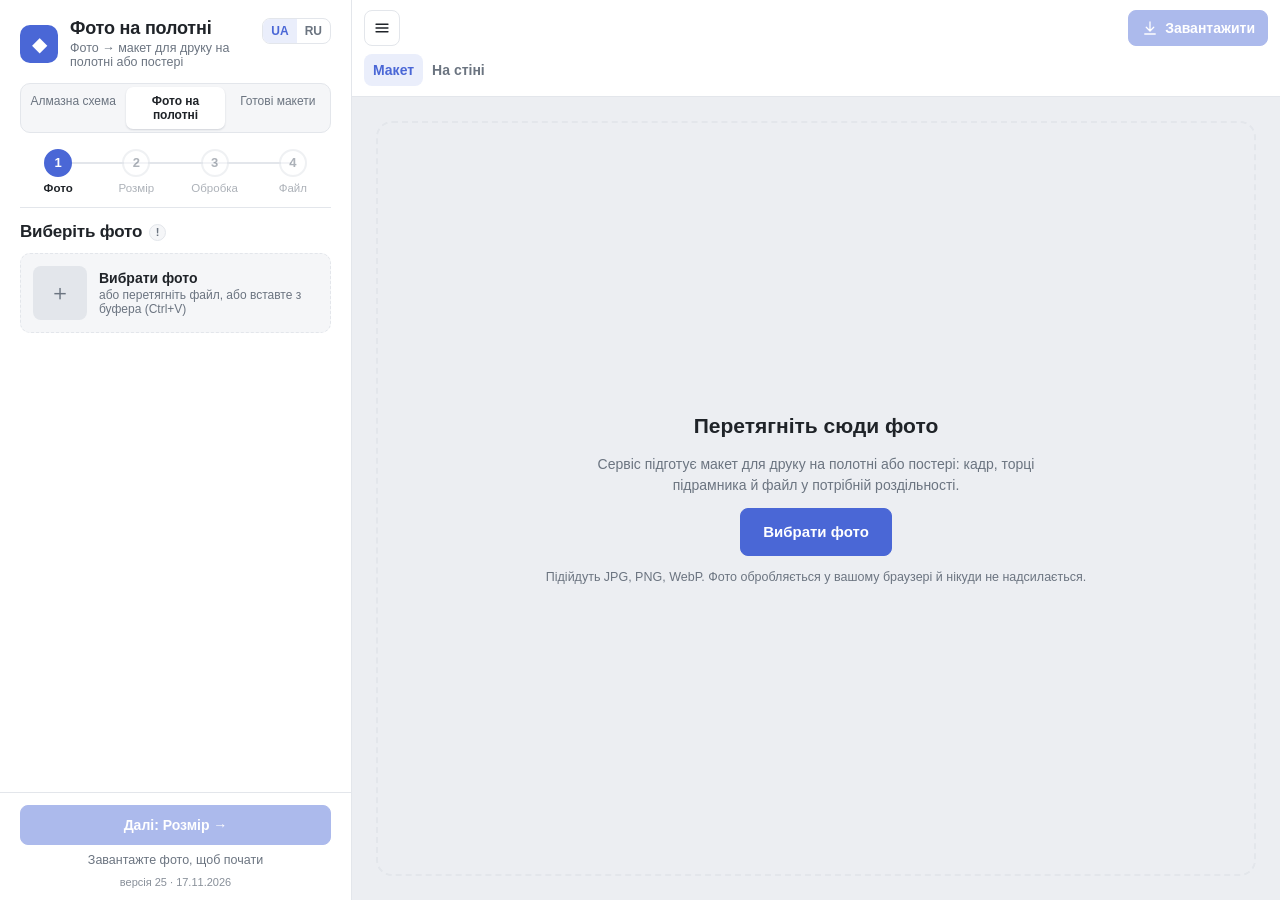
==== canvas.html @ e8d5567f "Версии 23–25: раздел «Готовые макеты», проверка на ошибки и ускорение - Новый раздел «Готовые макеты" ====
<!doctype html>
<html lang="ru">
<head>
  <meta charset="utf-8">
  <meta name="viewport" content="width=device-width, initial-scale=1, viewport-fit=cover">
  <meta http-equiv="Content-Security-Policy" content="default-src 'none'; script-src 'self'; style-src 'self'; img-src 'self' blob: data:; base-uri 'none'; form-action 'none'">
  <meta name="robots" content="noindex, nofollow">
  <meta name="referrer" content="no-referrer">
  <title>Фото на холсте</title>
  <link rel="icon" href="data:image/svg+xml,%3Csvg xmlns='http://www.w3.org/2000/svg' viewBox='0 0 32 32'%3E%3Crect width='32' height='32' rx='7' fill='%234a67d6'/%3E%3Cpath d='M16 6l9 10-9 10-9-10z' fill='%23fff'/%3E%3C/svg%3E">
  <link rel="stylesheet" href="css/style.css?v=25">
</head>
<body class="poster">
  <svg class="sprite" aria-hidden="true">
    <symbol id="i-menu" viewBox="0 0 24 24"><path d="M4 7h16M4 12h16M4 17h16"/></symbol>
    <symbol id="i-plus" viewBox="0 0 24 24"><path d="M12 5v14M5 12h14"/></symbol>
    <symbol id="i-minus" viewBox="0 0 24 24"><path d="M5 12h14"/></symbol>
    <symbol id="i-download" viewBox="0 0 24 24"><path d="M12 4v11M7 11l5 5 5-5M5 20h14"/></symbol>
    <symbol id="i-rot-l" viewBox="0 0 24 24"><path d="M4 5v5h5M5 10a8 8 0 1 1 2 7"/></symbol>
    <symbol id="i-rot-r" viewBox="0 0 24 24"><path d="M20 5v5h-5M19 10a8 8 0 1 0-2 7"/></symbol>
    <symbol id="i-flip-h" viewBox="0 0 24 24"><path d="M12 3v18M8 7l-5 5 5 5V7zM16 7l5 5-5 5V7z"/></symbol>
    <symbol id="i-flip-v" viewBox="0 0 24 24"><path d="M3 12h18M7 8l5-5 5 5H7zM7 16l5 5 5-5H7z"/></symbol>
    <symbol id="i-swap" viewBox="0 0 24 24"><path d="M7 4L3 8l4 4M3 8h14M17 12l4 4-4 4M21 16H7"/></symbol>
  </svg>

  <aside class="panel" id="panel">
    <header class="brand">
      <div class="brand-mark" aria-hidden="true">◆</div>
      <div>
        <h1>Фото на холсте</h1>
        <p>Фото → макет для печати на холсте или постере</p>
      </div>
      <div class="lang" role="group" aria-label="Язык">
        <button type="button" data-lang="uk" aria-pressed="false" title="Українська">UA</button>
        <button type="button" data-lang="ru" aria-pressed="false" title="Русский">RU</button>
      </div>
    </header>

    <nav class="sections three" aria-label="Разделы сервиса">
      <a href="index.html">Алмазная схема</a>
      <a href="canvas.html" aria-current="page">Фото на холсте</a>
      <a href="symbols.html">Готовые макеты</a>
    </nav>

    <nav class="stepper four" aria-label="Этапы работы">
      <button type="button" data-go="1" aria-current="step"><span>1</span>Фото</button>
      <button type="button" data-go="2" disabled><span>2</span>Размер</button>
      <button type="button" data-go="3" disabled><span>3</span>Обработка</button>
      <button type="button" data-go="4" disabled><span>4</span>Файл</button>
    </nav>

    <div class="steps" id="steps">
      <section class="step" data-step="1">
        <h2>Выберите фото</h2>
        <p class="lead">Фото заказчика, из которого получится картина или постер.</p>
        <input type="file" id="file" class="vh" accept="image/*" tabindex="-1" aria-hidden="true">
        <button type="button" class="drop" id="drop">
          <span class="drop-thumb" id="dropThumb" aria-hidden="true">＋</span>
          <span class="drop-text">
            <b id="dropTitle">Выбрать фото</b>
            <small id="dropHint">или перетащите файл, или вставьте из буфера (Ctrl+V)</small>
          </span>
        </button>
        <div class="image-tools" id="imageTools" hidden>
          <div class="row tight">
            <button type="button" class="icon" id="rotL" title="Повернуть влево" aria-label="Повернуть влево"><svg class="ic" aria-hidden="true"><use href="#i-rot-l"></use></svg></button>
            <button type="button" class="icon" id="rotR" title="Повернуть вправо" aria-label="Повернуть вправо"><svg class="ic" aria-hidden="true"><use href="#i-rot-r"></use></svg></button>
            <button type="button" class="icon" id="flipH" title="Отразить слева направо" aria-label="Отразить слева направо"><svg class="ic" aria-hidden="true"><use href="#i-flip-h"></use></svg></button>
            <button type="button" class="icon" id="flipV" title="Отразить сверху вниз" aria-label="Отразить сверху вниз"><svg class="ic" aria-hidden="true"><use href="#i-flip-v"></use></svg></button>
          </div>
        </div>
      </section>

      <section class="step" data-step="2" hidden>
        <h2>Размер и кадр</h2>
        <p class="lead">Размер готовой картины и то, какая часть фото в неё попадёт.</p>
        <label>Размер
          <select id="sizePreset">
            <optgroup label="Основные размеры">
              <option value="40x50" selected>50 × 40 см</option>
              <option value="40x60">60 × 40 см</option>
              <option value="50x70">70 × 50 см</option>
            </optgroup>
            <optgroup label="Другие размеры">
              <option value="20x30">30 × 20 см</option>
              <option value="30x40">40 × 30 см</option>
              <option value="30x50">50 × 30 см</option>
              <option value="50x80">80 × 50 см</option>
              <option value="60x80">80 × 60 см</option>
              <option value="50x90">90 × 50 см</option>
              <option value="60x90">90 × 60 см</option>
              <option value="70x90">90 × 70 см</option>
              <option value="70x100">100 × 70 см</option>
              <option value="80x100">100 × 80 см</option>
              <option value="80x120">120 × 80 см</option>
              <option value="custom">Свой размер</option>
            </optgroup>
          </select>
        </label>
        <div class="row">
          <label>Ширина, см <input type="number" id="wCm" min="5" max="300" step="1" value="50"></label>
          <button type="button" class="icon" id="swap" title="Повернуть холст" aria-label="Повернуть холст"><svg class="ic" aria-hidden="true"><use href="#i-swap"></use></svg></button>
          <label>Высота, см <input type="number" id="hCm" min="5" max="300" step="1" value="40"></label>
        </div>
        <label>Приблизить фото <output id="zoomOut">100%</output>
          <input type="range" id="zoom" min="100" max="400" value="100">
        </label>
        <p class="hint">Двигайте фото мышью или пальцем прямо на макете, чтобы выбрать кадр. Масштаб — этим ползунком или колесом мыши с Ctrl.</p>
        <label>Торцы подрамника, см
          <input type="number" id="wrap" min="0" max="10" step="0.5" value="4">
        </label>
        <p class="hint">Сколько сантиметров полотна уходит на боковые стороны подрамника при натяжке. Для постера без подрамника поставьте 0.</p>
        <label>Чем заполнить торцы
          <select id="wrapMode">
            <option value="mirror">Зеркальное отражение края</option>
            <option value="extend">Продолжение фото</option>
            <option value="color">Один цвет</option>
          </select>
        </label>
        <p class="hint">«Зеркало» сохраняет весь кадр на лицевой стороне. «Продолжение» загибает на торцы часть самого фото — важное у края окажется сбоку. «Один цвет» — ровная заливка.</p>
        <label class="inline" id="wrapColorRow" hidden>Цвет торцов <input type="color" id="wrapColor" value="#ffffff"></label>
      </section>

      <section class="step" data-step="3" hidden>
        <h2>Обработка</h2>
        <p class="lead">Свет, цвет и подпись. Этот шаг можно пропустить.</p>
        <label>Яркость <output id="brightnessOut">0</output>
          <input type="range" id="brightness" min="-50" max="50" value="0"></label>
        <label>Контраст <output id="contrastOut">0</output>
          <input type="range" id="contrast" min="-50" max="50" value="0"></label>
        <label>Насыщенность <output id="saturationOut">0</output>
          <input type="range" id="saturation" min="-100" max="100" value="0"></label>
        <label>Тон
          <select id="tone">
            <option value="color">Цветная</option>
            <option value="bw">Чёрно-белая</option>
            <option value="sepia">Сепия</option>
          </select>
        </label>
        <button type="button" class="link" id="resetAdjust">Сбросить обработку</button>
        <details>
          <summary>Подпись на картине</summary>
          <label>Текст
            <textarea id="caption" rows="2" maxlength="200" placeholder="Наша родина · літо 2026"></textarea>
          </label>
          <div class="row">
            <label>Место
              <select id="captionPos">
                <option value="bottom">Внизу</option>
                <option value="top">Вверху</option>
                <option value="center">По центру</option>
              </select>
            </label>
            <label class="inline">Цвет <input type="color" id="captionColor" value="#ffffff"></label>
          </div>
          <label>Размер подписи <output id="captionSizeOut">6</output>
            <input type="range" id="captionSize" min="2" max="16" value="6"></label>
        </details>
      </section>

      <section class="step" data-step="4" hidden>
        <h2>Файл для печати</h2>
        <p class="lead">Готовый макет одним файлом, с торцами и в нужном разрешении.</p>
        <label>Номер заказа или название
          <input type="text" id="order" maxlength="60" placeholder="1234">
        </label>
        <p class="hint">Станет именем файла, например «1234 60x40.jpg».</p>
        <label>Цвет файла
          <select id="colorMode">
            <option value="cmyk">CMYK — для типографии</option>
            <option value="rgb">RGB — для цифровой печати</option>
          </select>
        </label>
        <p class="hint">CMYK — как в файлах для типографии (мелованная бумага, FOGRA39). RGB берут, если печатник просит обычный JPEG.</p>
        <p class="stats" id="fileInfo"></p>
      </section>
    </div>

    <footer class="actions">
      <div class="quality" id="quality" hidden></div>
      <div class="nav">
        <button type="button" id="stepBack" hidden>← Назад</button>
        <button type="button" class="primary" id="stepNext" disabled>Далее →</button>
        <button type="button" class="primary" id="save" disabled hidden><svg class="ic" aria-hidden="true"><use href="#i-download"></use></svg><span>Скачать файл для печати</span></button>
      </div>
      <p class="status" id="status" role="status" aria-live="polite">Загрузите фото, чтобы начать</p>
      <p class="foot"><span id="version"></span></p>
    </footer>
  </aside>

  <main>
    <nav class="toolbar">
      <button type="button" class="icon" id="panelToggle" aria-pressed="true" title="Скрыть или показать настройки" aria-label="Скрыть или показать настройки"><svg class="ic" aria-hidden="true"><use href="#i-menu"></use></svg></button>
      <div class="tablist" role="tablist" aria-label="Что показать">
        <button role="tab" data-tab="layout" aria-selected="true">Макет</button>
        <button role="tab" data-tab="wall" aria-selected="false">На стене</button>
      </div>
      <div class="tools">
        <button type="button" class="toggle" id="saveTop" aria-pressed="true" disabled title="Скачать файл для печати"><svg class="ic" aria-hidden="true"><use href="#i-download"></use></svg><span>Скачать</span></button>
      </div>
    </nav>
    <div class="stage" id="stage">
      <div class="empty" id="empty">
        <h3>Перетащите сюда фото</h3>
        <p>Сервис подготовит макет для печати на холсте или постере: кадр, торцы подрамника и файл в нужном разрешении.</p>
        <button type="button" class="primary" id="emptyPick">Выбрать фото</button>
        <small>Подойдут JPG, PNG, WebP. Фото обрабатывается в вашем браузере и никуда не отправляется.</small>
      </div>
      <div class="holder" id="holder" hidden></div>
    </div>
  </main>

  <div class="tip" id="tip" role="tooltip" hidden></div>

  <script src="js/i18n.js?v=25"></script>
  <script src="js/files.js?v=25"></script>
  <script src="js/engine.js?v=25"></script>
  <script src="js/canvas-app.js?v=25"></script>
</body>
</html>
---- css/style.css ----
:root {
  --bg: #f4f5f7;
  --panel: #ffffff;
  --ink: #1f2328;
  --muted: #6b7480;
  --line: #e3e6eb;
  --field: #f5f6f8;
  --accent: #4a67d6;
  --accent-ink: #ffffff;
  --accent-soft: #eaeefb;
  --stage: #eceef2;
  --danger: #c2413a;
  --ok: #2c8a57;
  --shadow: 0 4px 22px rgba(25, 35, 60, 0.14);
  --radius: 10px;
  font-family: -apple-system, BlinkMacSystemFont, "Segoe UI", Roboto, Arial, sans-serif;
  font-size: 14px;
  color: var(--ink);
  color-scheme: light dark;
}

@media (prefers-color-scheme: dark) {
  :root {
    --bg: #15171c;
    --panel: #1b1e24;
    --ink: #e6e8ec;
    --muted: #8f98a5;
    --line: #2a2f38;
    --field: #22262e;
    --accent: #8499f2;
    --accent-ink: #10131f;
    --accent-soft: #262d49;
    --stage: #111318;
    --danger: #f08379;
    --ok: #63c98f;
    --shadow: 0 4px 22px rgba(0, 0, 0, 0.5);
  }
}

* { box-sizing: border-box; }
[hidden] { display: none !important; }
/* поля выбора файла: невидимы, но остаются «живыми» для старых iPad и iPhone */
.vh { position: absolute; width: 1px; height: 1px; opacity: 0; pointer-events: none; overflow: hidden; }

html, body { height: 100%; margin: 0; }
body {
  display: grid;
  grid-template-columns: 352px minmax(0, 1fr);
  grid-template-areas: "panel main";
  background: var(--bg);
}
body.with-colors {
  grid-template-columns: 352px minmax(0, 1fr) 292px;
  grid-template-areas: "panel main colors";
}
/* панель настроек можно убрать, чтобы схема заняла всё окно */
body.hide-panel { grid-template-columns: minmax(0, 1fr); grid-template-areas: "main"; }
body.hide-panel.with-colors { grid-template-columns: minmax(0, 1fr) 292px; grid-template-areas: "main colors"; }
body.hide-panel .panel { display: none; }

/* ---------- панель настроек ---------- */
.panel {
  grid-area: panel;
  height: 100vh; height: 100dvh;
  overflow-y: auto;
  background: var(--panel);
  border-right: 1px solid var(--line);
  padding: 18px 20px 0;
  display: flex;
  flex-direction: column;
}

.brand { display: flex; align-items: center; gap: 12px; padding-bottom: 14px; }
.brand-mark {
  width: 38px; height: 38px; border-radius: 10px; flex: none; display: grid; place-items: center;
  background: var(--accent); color: var(--accent-ink); font-size: 20px;
}
.brand h1 { margin: 0; font-size: 18px; letter-spacing: -0.01em; }
.brand p { margin: 2px 0 0; color: var(--muted); font-size: 12.5px; }
.brand > div:nth-child(2) { flex: 1; min-width: 0; }
.lang { display: flex; flex: none; border: 1px solid var(--line); border-radius: 8px; overflow: hidden; align-self: flex-start; }
.lang button { border: 0; border-radius: 0; padding: 5px 8px; font-size: 12px; font-weight: 600; color: var(--muted); background: none; }
.lang button[aria-pressed="true"] { background: var(--accent-soft); color: var(--accent); }

/* разделы сервиса: мозаика и фото на холсте */
.sections { display: flex; gap: 4px; padding: 3px; margin-bottom: 12px; background: var(--field); border: 1px solid var(--line); border-radius: 10px; }
.sections a { flex: 1; text-align: center; padding: 7px 6px; border-radius: 7px; font-size: 13px; color: var(--muted); text-decoration: none; }
.sections a:hover { color: var(--ink); }
.sections a[aria-current="page"] { background: var(--panel); color: var(--ink); font-weight: 600; box-shadow: 0 1px 2px rgba(20, 30, 60, 0.16); }
.sections.three a { font-size: 12px; padding: 7px 4px; }
.stepper.four { grid-template-columns: repeat(4, 1fr); }
/* готовые макеты: список значков и подсветка */
.sym-rows { list-style: none; margin: 0; padding: 0; display: flex; flex-direction: column; gap: 4px; max-height: 46vh; overflow-y: auto; }
.sym-rows li { display: flex; align-items: center; gap: 4px; }
.sym-row { flex: 1; min-width: 0; display: flex; align-items: center; gap: 10px; padding: 5px 8px; text-align: left; }
.sym-row[aria-pressed="true"] { border-color: var(--accent); background: var(--accent-soft); }
.row-thumb { flex: none; display: flex; align-items: center; height: 34px; background: #fff; border-radius: 5px; padding: 0 3px; overflow: hidden; max-width: 150px; }
.row-thumb img { height: 34px; display: block; }
.row-info { flex: 1; min-width: 0; display: flex; flex-direction: column; font-size: 12.5px; }
.row-info b { font-weight: 600; font-variant-numeric: tabular-nums; }
.warn-text { color: #c07a00; }
.row-target { flex: none; font-size: 18px; font-weight: 700; color: var(--muted); min-width: 34px; text-align: right; font-family: Arial, "Segoe UI Symbol", "Apple Symbols", "Arial Unicode MS", sans-serif; }
.row-target.set { color: var(--accent); }
.holder canvas.overlay { pointer-events: none; background: none; box-shadow: none; }
body.ready-layouts .stage { cursor: grab; }
#symWarn { color: #c07a00; font-weight: 600; display: flex; align-items: center; gap: 8px; }
#symWarn[hidden] { display: none; }
#symWarn img { height: 30px; border-radius: 4px; background: #fff; }
.stepper.four::before { left: 12.5%; right: 12.5%; }
.actions .quality { margin-bottom: 8px; }
.quality { font-size: 12.5px; line-height: 1.4; padding: 8px 10px; border-radius: 8px; background: var(--field); border: 1px solid var(--line); color: var(--ok); }
.quality.warn { color: var(--ink); border-color: #d9a520; }
.quality.bad { color: var(--danger); border-color: var(--danger); font-weight: 600; }
body.poster .stage.pannable .holder canvas { cursor: grab; }
body.poster .tools button > .ic + span { display: inline; } /* единственная кнопка — подпись оставляем и на телефоне */
body.poster .stage.panning .holder canvas { cursor: grabbing; }

/* этапы: наверху пять кнопок, под ними — настройки только выбранного этапа */
.stepper { display: grid; grid-template-columns: repeat(5, 1fr); gap: 2px; padding: 4px 0 12px; position: relative; }
.stepper::before { content: ""; position: absolute; left: 10%; right: 10%; top: 17px; height: 2px; background: var(--line); }
.stepper button {
  position: relative; border: 0; background: none; padding: 0 2px; display: flex; flex-direction: column; align-items: center; gap: 5px;
  font-size: 11.5px; color: var(--muted); line-height: 1.1;
}
.stepper button span {
  width: 28px; height: 28px; border-radius: 50%; display: grid; place-items: center; font-size: 13px; font-weight: 700;
  background: var(--panel); border: 2px solid var(--line); color: var(--muted);
}
.stepper button.done span { border-color: var(--accent); color: var(--accent); background: var(--accent-soft); }
.stepper button[aria-current="step"] { color: var(--ink); font-weight: 600; }
.stepper button[aria-current="step"] span { background: var(--accent); border-color: var(--accent); color: var(--accent-ink); }
.stepper button:hover:not(:disabled) span { border-color: var(--accent); }
.stepper button:disabled { opacity: 0.55; }

.steps { flex: 1; }
.step { padding: 14px 0 18px; border-top: 1px solid var(--line); display: flex; flex-direction: column; gap: 11px; }
.step h2 { margin: 0; font-size: 17px; letter-spacing: -0.01em; }
.lead { margin: -6px 0 2px; font-size: 13px; color: var(--muted); line-height: 1.4; }
.how { margin: 0; padding: 0; list-style: none; display: flex; flex-direction: column; gap: 6px; font-size: 13px; line-height: 1.4; }
.how li { background: var(--field); border: 1px solid var(--line); border-radius: 8px; padding: 8px 10px; }
button.wide { width: 100%; padding: 10px; font-weight: 600; }
/* иконки: один набор, тонкая линия, цвет текста кнопки */
.sprite { position: absolute; width: 0; height: 0; overflow: hidden; }
.sprite symbol { fill: none; stroke: currentColor; stroke-width: 1.7; stroke-linecap: round; stroke-linejoin: round; }
.ic { width: 18px; height: 18px; flex: none; display: block; pointer-events: none; fill: none; stroke: currentColor; stroke-width: 1.7; stroke-linecap: round; stroke-linejoin: round; }
button:has(> .ic) { display: inline-flex; align-items: center; justify-content: center; gap: 6px; }
.color-x .ic { width: 14px; height: 14px; }

/* подсказка: «!» рядом с названием, текст появляется при наведении или нажатии */
.info {
  width: 17px; height: 17px; padding: 0; flex: none; border-radius: 50%; border: 1px solid var(--line);
  background: var(--field); color: var(--muted); font-size: 11px; font-weight: 700; line-height: 1; cursor: help;
  display: inline-grid; place-items: center; vertical-align: middle;
}
.info:hover, .info:focus-visible, .info[aria-expanded="true"] { background: var(--accent); border-color: var(--accent); color: var(--accent-ink); }
.with-info { display: inline-flex; align-items: center; gap: 7px; }
h2 > .info, h3 > .info, summary > .info { margin-left: 7px; }
.tip {
  position: fixed; z-index: 50; max-width: 280px; padding: 9px 11px; border-radius: 8px; font-size: 12.5px; line-height: 1.45;
  background: var(--ink); color: var(--panel); box-shadow: var(--shadow); pointer-events: none;
}

.recent h3 { margin: 4px 0 6px; font-size: 12px; color: var(--muted); font-weight: 600; }
.recent-list { display: grid; grid-template-columns: repeat(4, 1fr); gap: 6px; }
.recent-item { position: relative; padding: 0; border-radius: 8px; overflow: hidden; aspect-ratio: 1; background: var(--field) center / cover no-repeat; }
.recent-item span { position: absolute; left: 0; right: 0; bottom: 0; padding: 2px 4px; font-size: 10px; background: rgba(0, 0, 0, 0.55); color: #fff; overflow: hidden; text-overflow: ellipsis; white-space: nowrap; }

label { display: flex; flex-direction: column; gap: 5px; font-size: 13px; color: var(--muted); position: relative; }
label output { position: absolute; right: 0; top: 0; color: var(--ink); font-weight: 600; font-variant-numeric: tabular-nums; }
label.check { flex-direction: row; align-items: center; gap: 8px; color: var(--ink); cursor: pointer; }
label.check input { width: 16px; height: 16px; margin: 0; flex: none; accent-color: var(--accent); }
.hint { margin: -4px 0 0; font-size: 12px; color: var(--muted); line-height: 1.4; }

input[type="text"], input[type="number"], input[type="search"], select, textarea {
  font: inherit; color: var(--ink); background: var(--field); border: 1px solid var(--line);
  border-radius: 8px; padding: 8px 10px; width: 100%; min-width: 0;
}
textarea { resize: vertical; }
input:focus-visible, select:focus-visible, textarea:focus-visible, button:focus-visible, summary:focus-visible {
  outline: 2px solid var(--accent); outline-offset: 1px;
}
input[type="range"] { width: 100%; accent-color: var(--accent); margin: 2px 0; }

.row { display: flex; gap: 8px; align-items: flex-end; }
.row label { flex: 1; min-width: 0; }
.row.tight { gap: 6px; align-items: center; }
.row.tight select { flex: 1; min-width: 0; }

button {
  font: inherit; cursor: pointer; border-radius: 8px; border: 1px solid var(--line);
  background: var(--panel); color: var(--ink); padding: 8px 12px;
}
button:disabled { opacity: 0.45; cursor: default; }
button:hover:not(:disabled) { border-color: var(--accent); }
button.icon { width: 36px; height: 36px; padding: 0; font-size: 18px; flex: none; line-height: 1; }
button.link { border: 0; background: none; color: var(--accent); padding: 0; font-size: 13px; text-align: left; }
button.link:hover { text-decoration: underline; }
button.primary {
  background: var(--accent); border-color: var(--accent); color: var(--accent-ink);
  font-weight: 600; padding: 12px; width: 100%; font-size: 15px;
}
button.primary:hover:not(:disabled) { filter: brightness(1.08); }

/* выбор картинки */
.drop {
  display: flex; align-items: center; gap: 12px; width: 100%; text-align: left;
  border: 1.5px dashed var(--line); border-radius: var(--radius); padding: 12px; background: var(--field);
}
.drop.over { border-color: var(--accent); background: var(--accent-soft); }
.drop-thumb {
  width: 54px; height: 54px; border-radius: 8px; flex: none; background: var(--line) center / cover no-repeat;
  display: grid; place-items: center; color: var(--muted); font-size: 22px;
}
.drop-text { display: flex; flex-direction: column; gap: 2px; min-width: 0; }
.drop-text b { font-size: 14px; overflow: hidden; text-overflow: ellipsis; white-space: nowrap; }
.drop-text small { font-size: 12px; color: var(--muted); }

.crop { display: flex; flex-direction: column; gap: 6px; align-items: center; }
.crop canvas { border-radius: 8px; cursor: grab; touch-action: none; max-width: 100%; }
.crop canvas:active { cursor: grabbing; }
.crop .hint { margin: 0; align-self: stretch; }

.seg { display: flex; background: var(--field); border: 1px solid var(--line); border-radius: 8px; padding: 3px; gap: 3px; }
.seg label { flex: 1; }
.seg input { position: absolute; opacity: 0; pointer-events: none; }
.seg span { text-align: center; padding: 7px 4px; border-radius: 6px; cursor: pointer; font-size: 13px; color: var(--muted); }
.seg input:checked + span { background: var(--panel); color: var(--ink); font-weight: 600; box-shadow: 0 1px 2px rgba(20, 30, 60, 0.18); }
.seg input:focus-visible + span { outline: 2px solid var(--accent); }

.stats { margin: 0; font-size: 13px; font-variant-numeric: tabular-nums; }

.card { border: 1px solid var(--line); border-radius: 8px; padding: 10px; display: flex; flex-direction: column; gap: 8px; background: var(--field); }
.card-info { display: flex; flex-direction: column; gap: 2px; min-width: 0; }
.card-info b { font-size: 13px; overflow: hidden; text-overflow: ellipsis; white-space: nowrap; }
.card-info small { font-size: 12px; color: var(--muted); }
.card-actions { display: flex; flex-wrap: wrap; gap: 6px 14px; align-items: center; }
.card-actions > button:not(.link) { padding: 6px 10px; font-size: 13px; }

details { border: 1px solid var(--line); border-radius: 8px; padding: 8px 10px; }
details[open] { display: flex; flex-direction: column; gap: 10px; }
summary { cursor: pointer; font-size: 13px; }

.actions {
  position: sticky; bottom: 0; margin: auto -20px 0; padding: 12px 20px 12px;
  background: var(--panel); border-top: 1px solid var(--line);
}
.nav { display: flex; gap: 8px; }
.nav button { padding: 11px 12px; font-size: 14px; }
.nav button.primary { flex: 1; width: auto; }
.nav #stepBack { flex: none; }
.status { margin: 8px 0 0; font-size: 12.5px; color: var(--muted); min-height: 17px; text-align: center; }
.status.error { color: var(--danger); font-weight: 600; }
.status.ok { color: var(--ok); }
.foot { margin: 6px 0 0; display: flex; flex-wrap: wrap; justify-content: space-between; align-items: baseline; gap: 2px 10px; font-size: 11px; color: var(--muted); }
.foot button.link { white-space: nowrap; }
.foot #version { flex-basis: 100%; text-align: center; opacity: 0.8; }
.foot button.link { font-size: 12.5px; }

/* ---------- область просмотра ---------- */
main { grid-area: main; min-width: 0; height: 100vh; height: 100dvh; display: flex; flex-direction: column; }

.toolbar > #panelToggle[aria-pressed="false"] { background: var(--accent-soft); border-color: var(--accent); color: var(--accent); }
.toolbar .tablist { flex: 1; }
.toolbar {
  display: flex; justify-content: space-between; align-items: center; gap: 8px 8px; flex-wrap: wrap;
  padding: 10px 12px; background: var(--panel); border-bottom: 1px solid var(--line);
}
.tablist { display: flex; gap: 0; flex-wrap: wrap; }
.tablist button { border: 0; background: none; color: var(--muted); padding: 8px 9px; font-weight: 600; }
.tablist button[aria-selected="true"] { background: var(--accent-soft); color: var(--accent); }
.tools { display: flex; gap: 6px; align-items: center; }
button.zoom-label { min-width: 54px; height: 36px; padding: 0 6px; text-align: center; font-variant-numeric: tabular-nums; color: var(--muted); font-size: 13px; }

.stage { flex: 1; min-height: 0; overflow: auto; background: var(--stage); position: relative; }
.stage.pannable { cursor: grab; }
.stage.panning { cursor: grabbing; user-select: none; }
.holder { min-width: 100%; min-height: 100%; display: grid; place-items: center; padding: 20px; width: max-content; }
.holder > * { grid-area: 1 / 1; }
.holder canvas { display: block; background: #fff; box-shadow: var(--shadow); }
.holder canvas.ghost { opacity: 0.5; pointer-events: none; background: none; box-shadow: none; }

.empty {
  position: absolute; inset: 24px; border: 2px dashed var(--line); border-radius: 16px;
  display: flex; flex-direction: column; align-items: center; justify-content: center; gap: 12px;
  text-align: center; color: var(--muted); padding: 24px; line-height: 1.5;
}
.empty.over { border-color: var(--accent); background: var(--accent-soft); }
.empty h3 { color: var(--ink); font-size: 21px; margin: 0; }
.empty p { margin: 0; max-width: 440px; }
.empty .primary { width: auto; padding: 12px 22px; }
.empty small { font-size: 12.5px; }

/* ---------- список цветов ---------- */
.colors {
  grid-area: colors; height: 100vh; height: 100dvh; overflow-y: auto; background: var(--panel);
  border-left: 1px solid var(--line); padding: 16px 14px; display: flex; flex-direction: column; gap: 10px;
}
.colors h2 { margin: 0; font-size: 12.5px; text-transform: uppercase; letter-spacing: 0.05em; display: flex; align-items: center; }
.colors h2 .info { order: 1; }
.colors h2 #colorsClose { order: 2; margin-left: auto; }
.summary { display: grid; grid-template-columns: repeat(3, 1fr); gap: 6px; }
.summary div { background: var(--field); border-radius: 8px; padding: 8px 6px; text-align: center; }
.summary b { display: block; font-size: 15px; font-variant-numeric: tabular-nums; }
.summary small { font-size: 11px; color: var(--muted); }

.color-head { display: grid; grid-template-columns: 30px 1fr 50px 36px; gap: 6px; align-items: center; }
.color-row { display: grid; grid-template-columns: 1fr 50px 36px; gap: 6px; align-items: center; }
.color-head { font-size: 11px; color: var(--muted); text-transform: uppercase; letter-spacing: 0.04em; padding: 0 62px 0 0; }
.color-head span:nth-child(n + 3), .color-row span:nth-child(n + 2) { text-align: right; }

#colorList { list-style: none; margin: 0; padding: 0; display: flex; flex-direction: column; gap: 2px; }
#colorList li { display: flex; align-items: center; gap: 2px; }
.color-row {
  flex: 1; min-width: 0; border: 1px solid transparent; background: none; padding: 4px 6px; text-align: left;
  font-variant-numeric: tabular-nums; font-size: 13px;
}
.color-row:hover:not(:disabled) { background: var(--field); border-color: transparent; }
.color-row[aria-pressed="true"] { background: var(--accent-soft); border-color: var(--accent); }
.swatch {
  width: 26px; height: 26px; border-radius: 5px; display: grid; place-items: center;
  font-weight: 700; font-size: 14px; border: 1px solid rgba(128, 128, 128, 0.45);
}
button.swatch-btn { padding: 0; flex: none; line-height: 1; }
button.swatch-btn:hover:not(:disabled) { outline: 2px solid var(--accent); outline-offset: 1px; }
button.swatch-btn.custom { box-shadow: 0 0 0 2px var(--panel), 0 0 0 3.5px var(--accent); }
.color-row .code { font-weight: 600; overflow: hidden; text-overflow: ellipsis; white-space: nowrap; }
.color-row .muted { color: var(--muted); }
.color-x { width: 26px; height: 26px; padding: 0; border: 0; background: none; color: var(--muted); font-size: 16px; flex: none; line-height: 1; }
.color-x:hover:not(:disabled) { color: var(--danger); background: var(--field); }
.color-edit { font-size: 14px; }
.color-edit:hover:not(:disabled), .color-edit.changed { color: var(--accent); }

.excluded { display: flex; flex-wrap: wrap; gap: 6px; align-items: center; font-size: 12.5px; color: var(--muted); }
.chip { padding: 3px 8px; font-size: 12.5px; border-radius: 999px; background: var(--field); }

/* ---------- кисть ---------- */
button.toggle[aria-pressed="true"] { background: var(--accent); border-color: var(--accent); color: var(--accent-ink); font-weight: 600; }
.brushbar {
  display: flex; flex-wrap: wrap; align-items: center; gap: 8px 10px; padding: 8px 16px;
  background: var(--accent-soft); border-bottom: 1px solid var(--line);
}
.brushbar .hint { margin: 0; flex-basis: 100%; }
.brushbar select { width: auto; padding: 7px 8px; }
.brushbar .seg { background: var(--panel); }
.brushbar .seg span { padding: 6px 10px; white-space: nowrap; }
.brush-color { display: flex; align-items: center; gap: 8px; padding: 4px 10px 4px 5px; }
.brush-color span:last-child { color: var(--accent); font-size: 12.5px; }
.stage.brush canvas { cursor: crosshair; touch-action: none; }
.holder canvas { touch-action: none; } /* сдвиг и масштаб пальцами обрабатывает сам сервис */
.stage.brush { cursor: default; }

.logo-list { display: flex; flex-wrap: wrap; gap: 8px; }
.logo-item { position: relative; background: #fff; border: 1px solid var(--line); border-radius: 6px; padding: 4px; display: flex; }
.logo-item img { height: 46px; max-width: 110px; object-fit: contain; display: block; }
.logo-item .color-x { position: absolute; top: -8px; right: -8px; width: 20px; height: 20px; border-radius: 50%; background: var(--panel); border: 1px solid var(--line); font-size: 13px; }

/* ---------- окно замены цвета ---------- */
.pick {
  width: min(560px, calc(100vw - 24px)); max-height: min(640px, calc(100vh - 24px)); padding: 0;
  border: 1px solid var(--line); border-radius: 14px; background: var(--panel); color: var(--ink); box-shadow: var(--shadow);
}
.pick::backdrop { background: rgba(10, 14, 24, 0.5); }
.pick-body { display: flex; flex-direction: column; gap: 10px; padding: 16px; max-height: inherit; }
.pick header { display: flex; align-items: center; gap: 12px; }
.pick header > div { flex: 1; min-width: 0; }
.pick header .swatch { width: 38px; height: 38px; font-size: 18px; flex: none; }
.pick h2 { margin: 0; font-size: 16px; }
.pick header p { margin: 2px 0 0; font-size: 12.5px; color: var(--muted); }
.pick .hint { margin: 0; }
.pick .hint:empty { display: none; }
.pick-list {
  flex: 1; min-height: 120px; overflow-y: auto; display: grid; grid-template-columns: repeat(auto-fill, minmax(92px, 1fr));
  gap: 6px; align-content: start; padding: 2px;
}
.pick-item {
  display: flex; align-items: center; gap: 7px; padding: 5px 6px; font-size: 13px; font-weight: 600;
  font-variant-numeric: tabular-nums; text-align: left; min-width: 0;
}
.pick-item .swatch { width: 24px; height: 24px; flex: none; }
.pick-item span:last-child { overflow: hidden; text-overflow: ellipsis; white-space: nowrap; }
.pick-item.in-scheme { border-color: var(--accent); background: var(--accent-soft); }

/* окно значка и цвета клетки */
.pick-scroll { flex: 1; min-height: 0; overflow-y: auto; display: flex; flex-direction: column; gap: 10px; padding: 2px; }
.pick h3 { margin: 4px 0 0; font-size: 12.5px; text-transform: uppercase; letter-spacing: 0.05em; }
.sym-list { display: grid; grid-template-columns: repeat(auto-fill, minmax(38px, 1fr)); gap: 5px; }
.sym-item { height: 38px; padding: 0; font-size: 19px; font-weight: 700; line-height: 1; font-family: Arial, "Segoe UI Symbol", "Apple Symbols", "Arial Unicode MS", sans-serif; }
.swatch { font-family: Arial, "Segoe UI Symbol", "Apple Symbols", "Arial Unicode MS", sans-serif; }
.sym-item.used { color: var(--muted); border-style: dashed; }
.sym-item.current, .print-item.current { border-color: var(--accent); background: var(--accent-soft); box-shadow: 0 0 0 1px var(--accent); }
.print-list { display: grid; grid-template-columns: repeat(auto-fill, minmax(150px, 1fr)); gap: 6px; }
.print-item { display: flex; align-items: center; gap: 8px; padding: 5px 8px; font-size: 13px; text-align: left; }
.print-item .swatch { flex: none; }
label.inline { flex-direction: row; align-items: center; gap: 10px; }
input[type="color"] { width: 44px; height: 30px; padding: 0; border: 1px solid var(--line); border-radius: 6px; background: var(--field); }
.pick .primary { width: auto; align-self: flex-end; padding: 9px 22px; font-size: 14px; }

/* ---------- узкие экраны ---------- */
@media (max-width: 1280px) {
  body, body.with-colors { grid-template-columns: 352px minmax(0, 1fr); grid-template-rows: minmax(0, 1fr) auto; grid-template-areas: "panel main" "panel colors"; height: 100vh; height: 100dvh; }
  body.hide-panel, body.hide-panel.with-colors { grid-template-columns: minmax(0, 1fr); grid-template-areas: "main" "colors"; }
  main { height: auto; min-height: 0; }
  .colors { height: auto; max-height: 34vh; border-left: 0; border-top: 1px solid var(--line); }
  #colorList { display: grid; grid-template-columns: repeat(auto-fill, minmax(256px, 1fr)); gap: 2px 14px; }
  .color-head { display: none; }
  /* вкладки — отдельной строкой: рядом с кнопками им тесно */
  .toolbar .tablist { flex: 1 1 100%; order: 2; flex-wrap: nowrap; overflow-x: auto; scrollbar-width: none; }
  .toolbar .tablist::-webkit-scrollbar { display: none; }
  .toolbar .tablist button { white-space: nowrap; }
  .tools { flex: 1; justify-content: flex-end; }
}

/* телефон и планшет в книжной ориентации: схема сверху, настройки этапа — снизу,
   список цветов выезжает поверх по кнопке «Цвета» */
@media (max-width: 820px) {
  body, body.with-colors, body.hide-panel, body.hide-panel.with-colors {
    display: grid; height: 100vh; height: 100dvh; grid-template-columns: minmax(0, 1fr);
    grid-template-rows: minmax(0, 1fr) auto; grid-template-areas: "main" "panel";
  }
  body.hide-panel, body.hide-panel.with-colors { grid-template-rows: minmax(0, 1fr); grid-template-areas: "main"; }
  main { height: auto; min-height: 0; }
  .panel { height: auto; max-height: 46vh; max-height: 46dvh; border-right: 0; border-top: 1px solid var(--line); padding: 10px 14px 0; }
  .brand { padding-bottom: 8px; }
  .brand-mark { width: 28px; height: 28px; font-size: 15px; border-radius: 8px; }
  .brand h1 { font-size: 15px; }
  .brand p { display: none; }
  .stepper { padding: 0 0 8px; }
  .stepper::before { top: 13px; }
  .stepper button { font-size: 10.5px; gap: 3px; }
  .stepper button span { width: 26px; height: 26px; }
  .step { padding: 10px 0 12px; gap: 9px; }
  .step h2 { font-size: 15px; }
  .actions { margin: auto -14px 0; padding: 8px 14px calc(8px + env(safe-area-inset-bottom)); }
  .foot { display: none; }
  .status { margin-top: 5px; }
  .toolbar { padding: 6px 8px; gap: 6px; }
  .toolbar .tablist { flex-wrap: nowrap; overflow-x: auto; scrollbar-width: none; flex: 1 1 100%; order: 2; }
  .toolbar .tablist::-webkit-scrollbar { display: none; }
  .toolbar .tablist button { white-space: nowrap; padding: 7px 9px; }
  .tools { flex: 1; justify-content: flex-end; }
  .tools button > .ic + span { display: none; } /* на узком экране у кнопок остаются значки */
  .brushbar { padding: 6px 8px; gap: 6px; }
  .holder { padding: 10px; }
  .empty { inset: 10px; padding: 14px; gap: 8px; }
  .empty h3 { font-size: 17px; }
  .empty p { display: none; }
  .colors {
    position: fixed; left: 0; right: 0; bottom: 0; z-index: 20; max-height: 64vh; max-height: 64dvh;
    border-radius: 14px 14px 0 0; box-shadow: 0 -8px 30px rgba(0, 0, 0, 0.3); padding-bottom: calc(14px + env(safe-area-inset-bottom));
  }
  .pick { width: calc(100vw - 16px); max-height: calc(100dvh - 16px); }
  /* рисуют по схеме — ей нужен весь экран: от панели остаются только «Назад» и «Далее» */
  body.painting .brand, body.painting .sections, body.painting .stepper, body.painting .steps, body.painting .status { display: none; }
  .sections { margin-bottom: 8px; }
  body.painting .panel { padding-top: 0; }
  body.painting .actions { border-top: 0; }
}

/* совсем узкий экран: масштаб — двумя пальцами, кнопки «−» и «+» не нужны */
@media (max-width: 520px) {
  #zoomOut, #zoomIn { display: none; }
}

/* палец вместо мыши: крупнее всё, во что нужно попадать */
@media (pointer: coarse) {
  .info { width: 24px; height: 24px; font-size: 13px; }
  .color-x { width: 34px; height: 34px; }
  .color-x .ic { width: 17px; height: 17px; }
  button.icon { width: 40px; height: 40px; }
  button.zoom-label { height: 40px; }
  .swatch-btn { width: 32px; height: 32px; }
  .color-row { padding: 8px 6px; }
  input[type="text"], input[type="number"], input[type="search"], select, textarea { font-size: 16px; } /* иначе iPhone приближает страницу при вводе */
  .pick-item { padding: 8px 6px; }
  .sym-item { height: 44px; }
  .chip { padding: 7px 11px; }
  .stepper button span { width: 30px; height: 30px; }
}
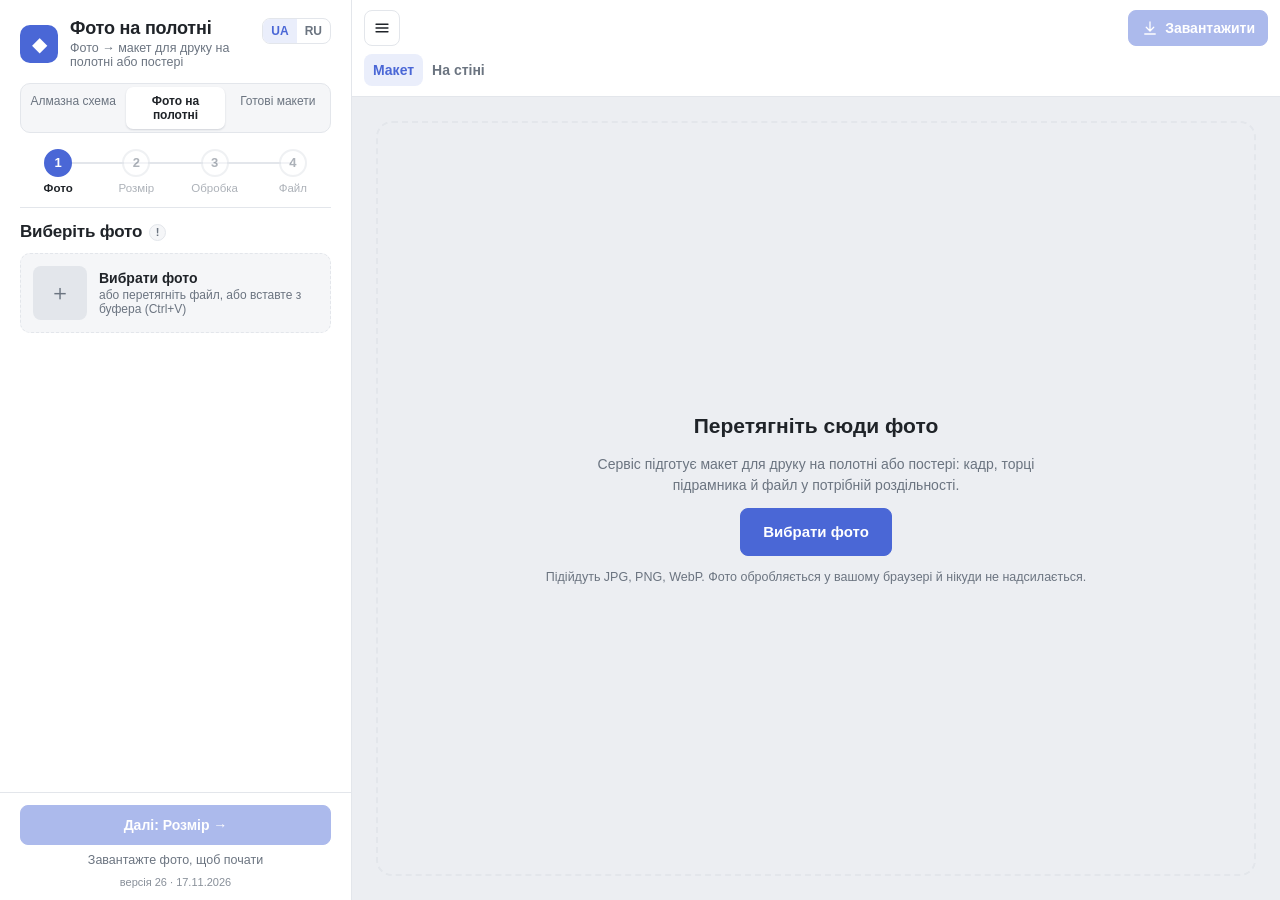
==== commit 6f2355bb: "Версия 26: подсветка цвета контрастной краской Выбранный цвет заливается яркой краской по всей карти" ====
--- a/canvas.html
+++ b/canvas.html
@@ -8,7 +8,7 @@
   <meta name="referrer" content="no-referrer">
   <title>Фото на холсте</title>
   <link rel="icon" href="data:image/svg+xml,%3Csvg xmlns='http://www.w3.org/2000/svg' viewBox='0 0 32 32'%3E%3Crect width='32' height='32' rx='7' fill='%234a67d6'/%3E%3Cpath d='M16 6l9 10-9 10-9-10z' fill='%23fff'/%3E%3C/svg%3E">
-  <link rel="stylesheet" href="css/style.css?v=25">
+  <link rel="stylesheet" href="css/style.css?v=26">
 </head>
 <body class="poster">
   <svg class="sprite" aria-hidden="true">
@@ -212,9 +212,9 @@
 
   <div class="tip" id="tip" role="tooltip" hidden></div>
 
-  <script src="js/i18n.js?v=25"></script>
-  <script src="js/files.js?v=25"></script>
-  <script src="js/engine.js?v=25"></script>
-  <script src="js/canvas-app.js?v=25"></script>
+  <script src="js/i18n.js?v=26"></script>
+  <script src="js/files.js?v=26"></script>
+  <script src="js/engine.js?v=26"></script>
+  <script src="js/canvas-app.js?v=26"></script>
 </body>
 </html>
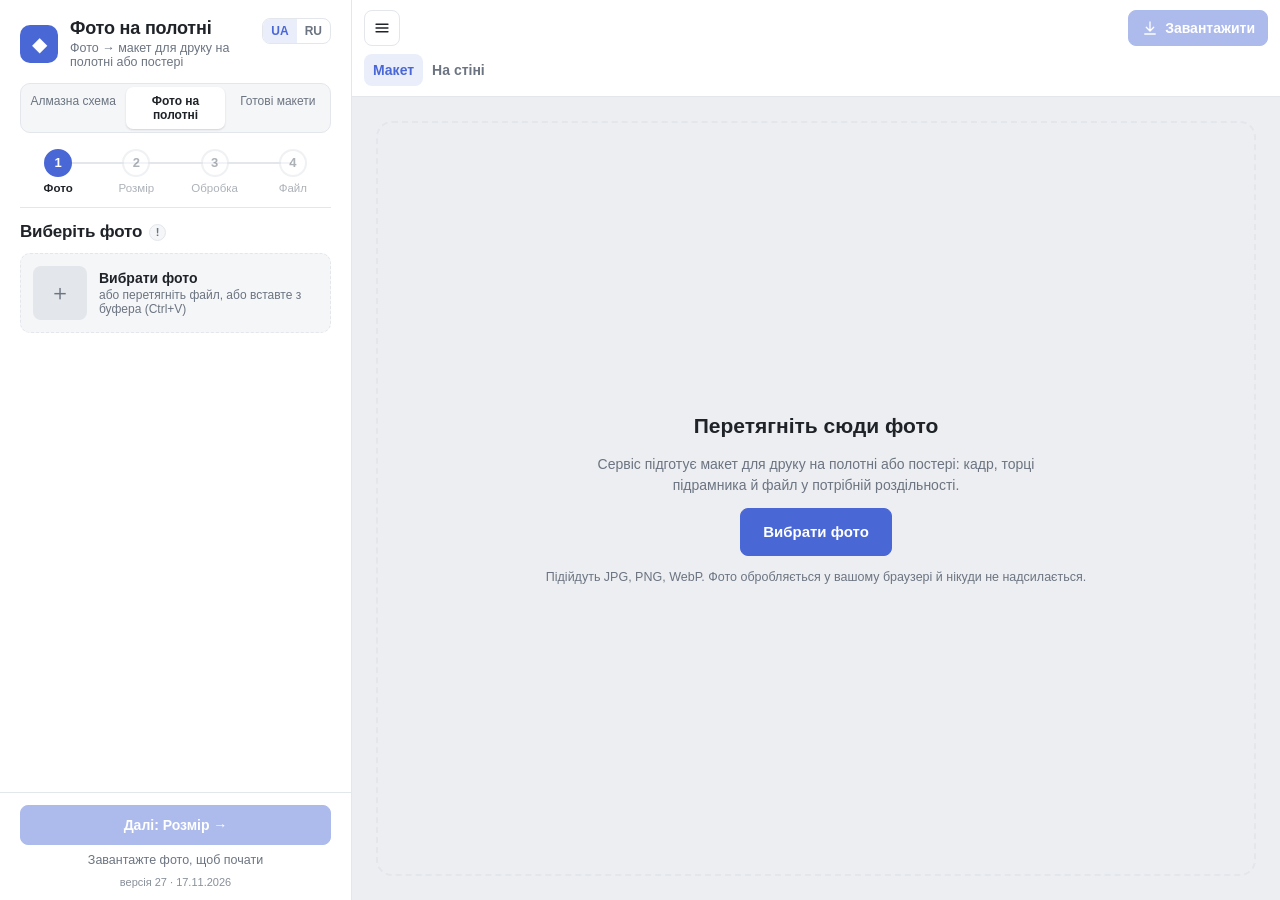
==== commit a3a0f62e: "Версия 27: PNG в разделе «Готовые макеты» Готовый макет можно загрузить и в PNG: файл читается без п" ====
--- a/canvas.html
+++ b/canvas.html
@@ -8,7 +8,7 @@
   <meta name="referrer" content="no-referrer">
   <title>Фото на холсте</title>
   <link rel="icon" href="data:image/svg+xml,%3Csvg xmlns='http://www.w3.org/2000/svg' viewBox='0 0 32 32'%3E%3Crect width='32' height='32' rx='7' fill='%234a67d6'/%3E%3Cpath d='M16 6l9 10-9 10-9-10z' fill='%23fff'/%3E%3C/svg%3E">
-  <link rel="stylesheet" href="css/style.css?v=26">
+  <link rel="stylesheet" href="css/style.css?v=27">
 </head>
 <body class="poster">
   <svg class="sprite" aria-hidden="true">
@@ -212,9 +212,9 @@
 
   <div class="tip" id="tip" role="tooltip" hidden></div>
 
-  <script src="js/i18n.js?v=26"></script>
-  <script src="js/files.js?v=26"></script>
-  <script src="js/engine.js?v=26"></script>
-  <script src="js/canvas-app.js?v=26"></script>
+  <script src="js/i18n.js?v=27"></script>
+  <script src="js/files.js?v=27"></script>
+  <script src="js/engine.js?v=27"></script>
+  <script src="js/canvas-app.js?v=27"></script>
 </body>
 </html>
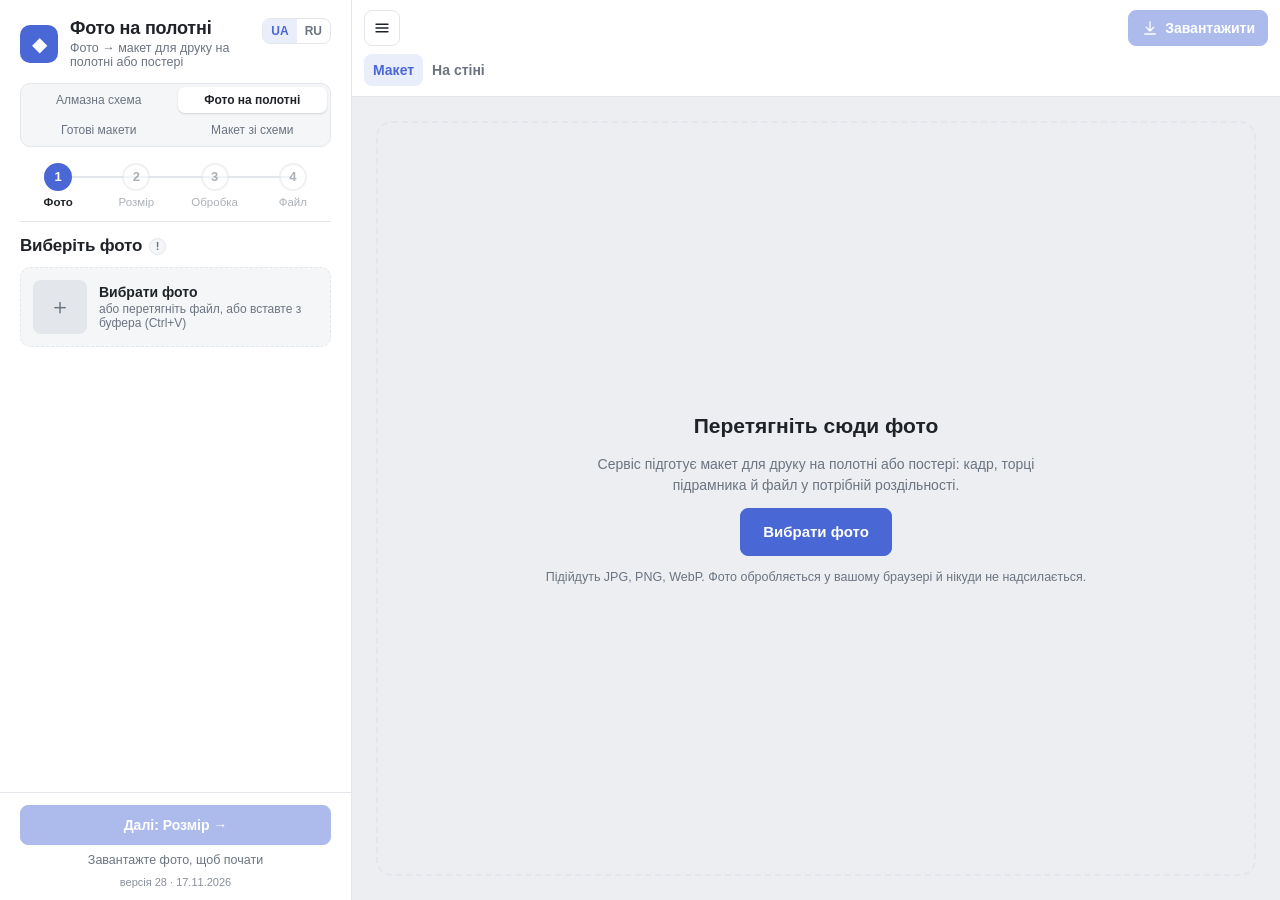
==== commit 6edd1f37: "Версия 28: раздел «Макет из схемы» Схема из программы «Алмазная мозаика» («Схема для печати.png») со" ====
--- a/canvas.html
+++ b/canvas.html
@@ -8,7 +8,7 @@
   <meta name="referrer" content="no-referrer">
   <title>Фото на холсте</title>
   <link rel="icon" href="data:image/svg+xml,%3Csvg xmlns='http://www.w3.org/2000/svg' viewBox='0 0 32 32'%3E%3Crect width='32' height='32' rx='7' fill='%234a67d6'/%3E%3Cpath d='M16 6l9 10-9 10-9-10z' fill='%23fff'/%3E%3C/svg%3E">
-  <link rel="stylesheet" href="css/style.css?v=27">
+  <link rel="stylesheet" href="css/style.css?v=28">
 </head>
 <body class="poster">
   <svg class="sprite" aria-hidden="true">
@@ -36,10 +36,11 @@
       </div>
     </header>
 
-    <nav class="sections three" aria-label="Разделы сервиса">
+    <nav class="sections four" aria-label="Разделы сервиса">
       <a href="index.html">Алмазная схема</a>
       <a href="canvas.html" aria-current="page">Фото на холсте</a>
       <a href="symbols.html">Готовые макеты</a>
+      <a href="compose.html">Макет из схемы</a>
     </nav>
 
     <nav class="stepper four" aria-label="Этапы работы">
@@ -212,9 +213,9 @@
 
   <div class="tip" id="tip" role="tooltip" hidden></div>
 
-  <script src="js/i18n.js?v=27"></script>
-  <script src="js/files.js?v=27"></script>
-  <script src="js/engine.js?v=27"></script>
-  <script src="js/canvas-app.js?v=27"></script>
+  <script src="js/i18n.js?v=28"></script>
+  <script src="js/files.js?v=28"></script>
+  <script src="js/engine.js?v=28"></script>
+  <script src="js/canvas-app.js?v=28"></script>
 </body>
 </html>
--- a/css/style.css
+++ b/css/style.css
@@ -88,6 +88,8 @@
 .sections a:hover { color: var(--ink); }
 .sections a[aria-current="page"] { background: var(--panel); color: var(--ink); font-weight: 600; box-shadow: 0 1px 2px rgba(20, 30, 60, 0.16); }
 .sections.three a { font-size: 12px; padding: 7px 4px; }
+.sections.four { display: grid; grid-template-columns: 1fr 1fr; }
+.sections.four a { font-size: 12px; padding: 6px 4px; }
 .stepper.four { grid-template-columns: repeat(4, 1fr); }
 /* готовые макеты: список значков и подсветка */
 .sym-rows { list-style: none; margin: 0; padding: 0; display: flex; flex-direction: column; gap: 4px; max-height: 46vh; overflow-y: auto; }
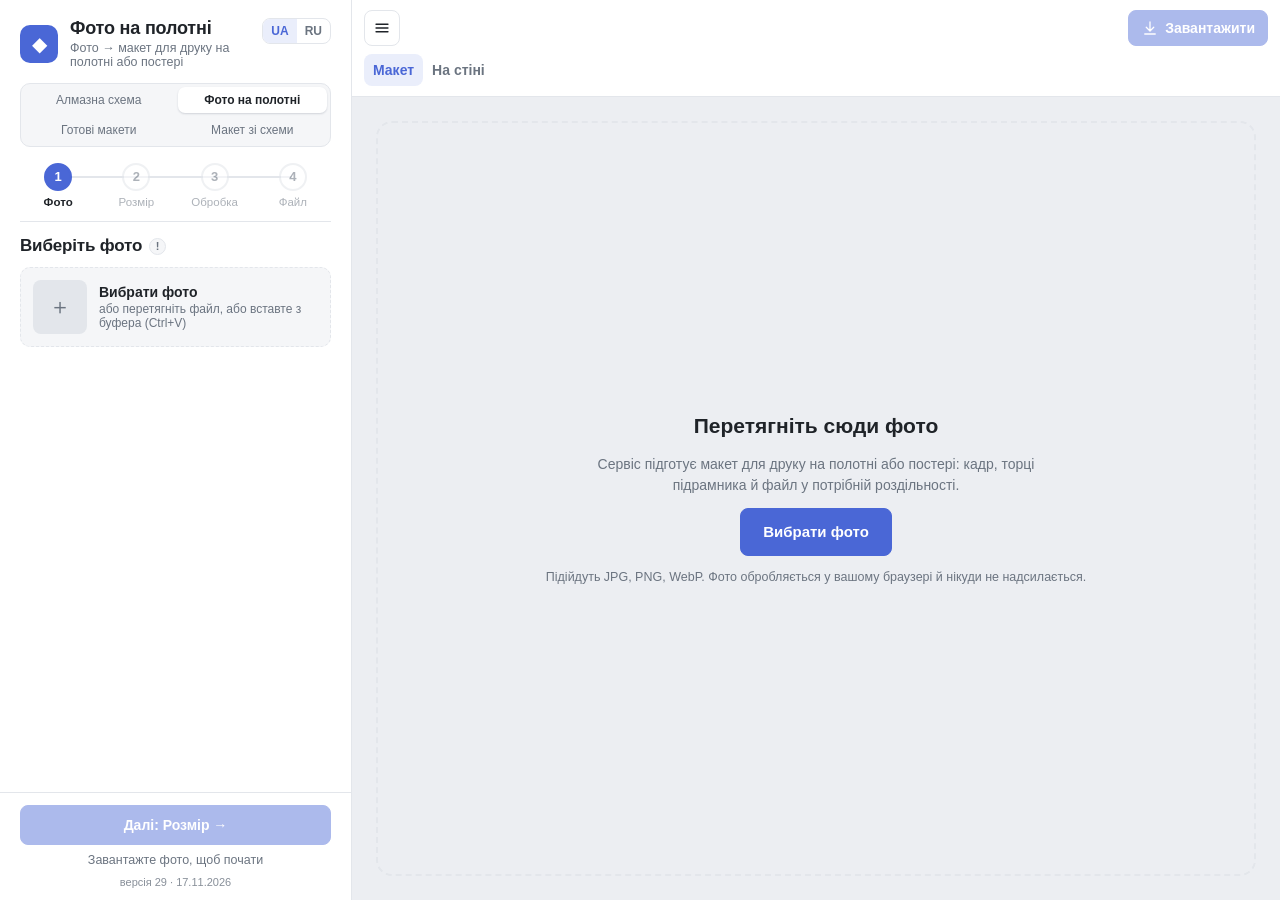
==== commit fc222903: "Версия 29: увеличение схемы, вкладыш и этикетки в «Макете из схемы» - Вкладки «Лист / Схема / Вклады" ====
--- a/canvas.html
+++ b/canvas.html
@@ -8,7 +8,7 @@
   <meta name="referrer" content="no-referrer">
   <title>Фото на холсте</title>
   <link rel="icon" href="data:image/svg+xml,%3Csvg xmlns='http://www.w3.org/2000/svg' viewBox='0 0 32 32'%3E%3Crect width='32' height='32' rx='7' fill='%234a67d6'/%3E%3Cpath d='M16 6l9 10-9 10-9-10z' fill='%23fff'/%3E%3C/svg%3E">
-  <link rel="stylesheet" href="css/style.css?v=28">
+  <link rel="stylesheet" href="css/style.css?v=29">
 </head>
 <body class="poster">
   <svg class="sprite" aria-hidden="true">
@@ -213,9 +213,9 @@
 
   <div class="tip" id="tip" role="tooltip" hidden></div>
 
-  <script src="js/i18n.js?v=28"></script>
-  <script src="js/files.js?v=28"></script>
-  <script src="js/engine.js?v=28"></script>
-  <script src="js/canvas-app.js?v=28"></script>
+  <script src="js/i18n.js?v=29"></script>
+  <script src="js/files.js?v=29"></script>
+  <script src="js/engine.js?v=29"></script>
+  <script src="js/canvas-app.js?v=29"></script>
 </body>
 </html>
--- a/css/style.css
+++ b/css/style.css
@@ -90,6 +90,13 @@
 .sections.three a { font-size: 12px; padding: 7px 4px; }
 .sections.four { display: grid; grid-template-columns: 1fr 1fr; }
 .sections.four a { font-size: 12px; padding: 6px 4px; }
+.kit-rows { list-style: none; margin: 0; padding: 0; display: flex; flex-direction: column; gap: 6px; max-height: 340px; overflow: auto; }
+.kit-rows li { display: grid; grid-template-columns: auto 1fr 64px; gap: 8px; align-items: center; }
+.kit-rows .row-thumb img { display: block; height: 30px; }
+.kit-rows input { width: 100%; min-width: 0; padding: 6px 8px; }
+.kit-rows input.sym { text-align: center; font-size: 16px; }
+.kit-rows input.unsure, .kit-rows .sym.unsure { background: #fff4c2; color: #222; border-color: #e0b400; }
+.kit-rows .sym.fixed { text-align: center; font-size: 18px; font-weight: 600; color: var(--accent); }
 .stepper.four { grid-template-columns: repeat(4, 1fr); }
 /* готовые макеты: список значков и подсветка */
 .sym-rows { list-style: none; margin: 0; padding: 0; display: flex; flex-direction: column; gap: 4px; max-height: 46vh; overflow-y: auto; }
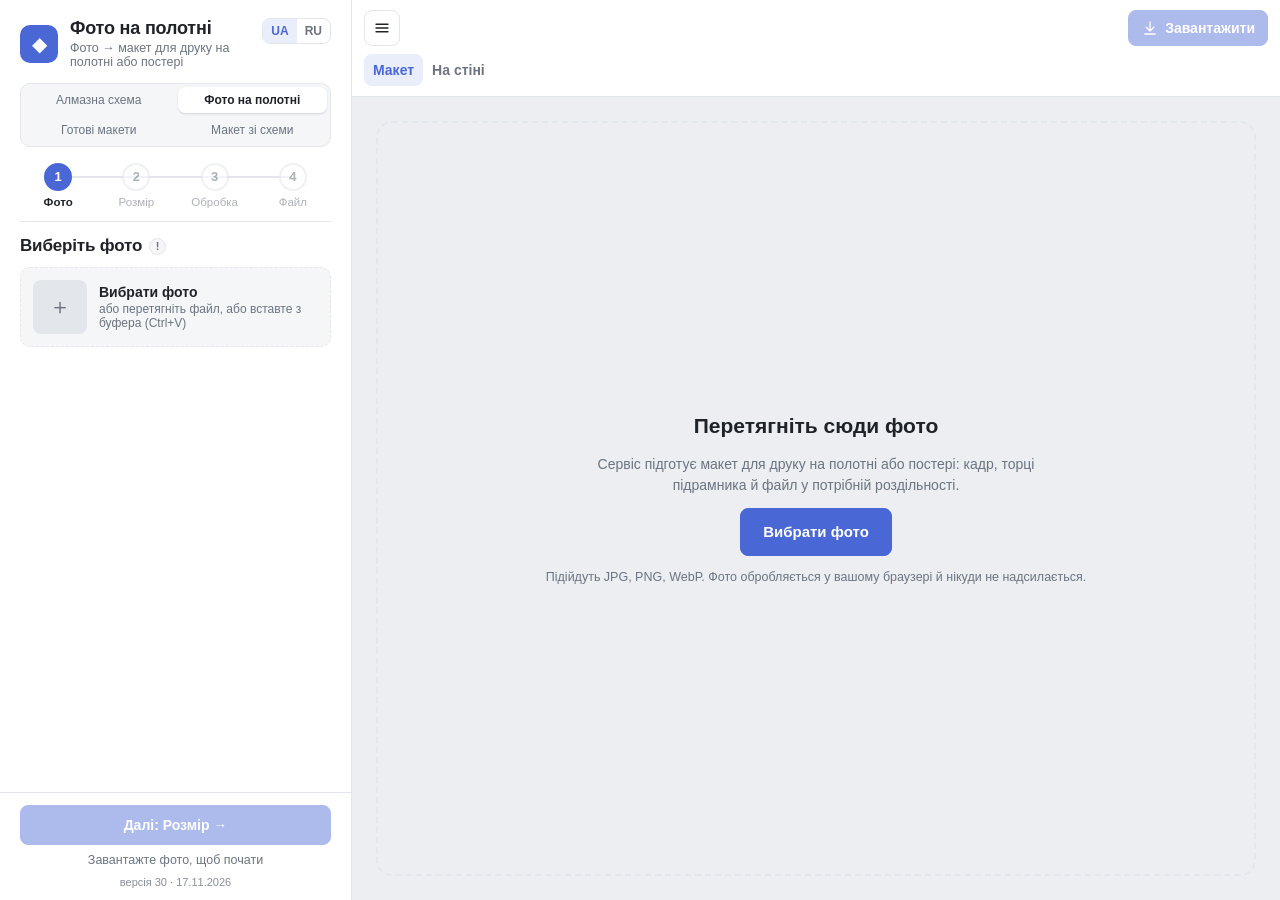
==== commit e7062927: "Версия 30: установка как программа и работа без интернета Манифест, иконки, service worker (сохраняе" ====
--- a/canvas.html
+++ b/canvas.html
@@ -3,12 +3,15 @@
 <head>
   <meta charset="utf-8">
   <meta name="viewport" content="width=device-width, initial-scale=1, viewport-fit=cover">
-  <meta http-equiv="Content-Security-Policy" content="default-src 'none'; script-src 'self'; style-src 'self'; img-src 'self' blob: data:; base-uri 'none'; form-action 'none'">
+  <meta http-equiv="Content-Security-Policy" content="default-src 'none'; script-src 'self'; style-src 'self'; img-src 'self' blob: data:; base-uri 'none'; form-action 'none'; manifest-src 'self'">
   <meta name="robots" content="noindex, nofollow">
   <meta name="referrer" content="no-referrer">
   <title>Фото на холсте</title>
   <link rel="icon" href="data:image/svg+xml,%3Csvg xmlns='http://www.w3.org/2000/svg' viewBox='0 0 32 32'%3E%3Crect width='32' height='32' rx='7' fill='%234a67d6'/%3E%3Cpath d='M16 6l9 10-9 10-9-10z' fill='%23fff'/%3E%3C/svg%3E">
-  <link rel="stylesheet" href="css/style.css?v=29">
+  <link rel="manifest" href="manifest.webmanifest">
+  <link rel="apple-touch-icon" href="icons/apple-touch-icon.png">
+  <meta name="theme-color" content="#2f5bea">
+  <link rel="stylesheet" href="css/style.css?v=30">
 </head>
 <body class="poster">
   <svg class="sprite" aria-hidden="true">
@@ -185,7 +188,7 @@
         <button type="button" class="primary" id="save" disabled hidden><svg class="ic" aria-hidden="true"><use href="#i-download"></use></svg><span>Скачать файл для печати</span></button>
       </div>
       <p class="status" id="status" role="status" aria-live="polite">Загрузите фото, чтобы начать</p>
-      <p class="foot"><span id="version"></span></p>
+      <p class="foot"><button type="button" class="link" id="install" hidden>Установить как программу</button><span id="version"></span></p>
     </footer>
   </aside>
 
@@ -213,9 +216,10 @@
 
   <div class="tip" id="tip" role="tooltip" hidden></div>
 
-  <script src="js/i18n.js?v=29"></script>
-  <script src="js/files.js?v=29"></script>
-  <script src="js/engine.js?v=29"></script>
-  <script src="js/canvas-app.js?v=29"></script>
+  <script src="js/i18n.js?v=30"></script>
+  <script src="js/files.js?v=30"></script>
+  <script src="js/engine.js?v=30"></script>
+  <script src="js/canvas-app.js?v=30"></script>
+  <script src="js/pwa.js?v=30"></script>
 </body>
 </html>
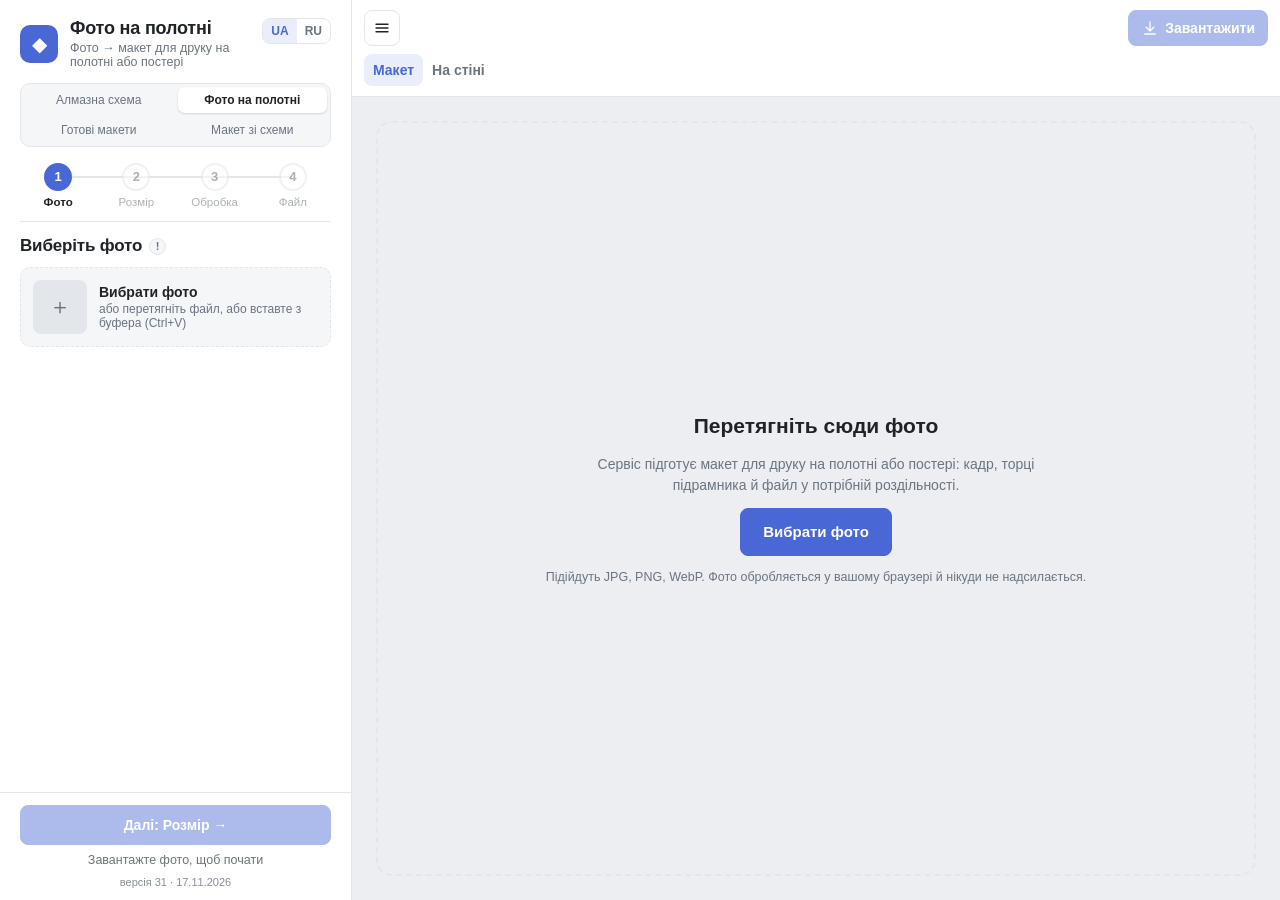
==== commit ad2d7f73: "Версия 31: контрастная сетка — чёрная на светлых клетках, белая на тёмных «Алмазная схема»: тонкие л" ====
--- a/canvas.html
+++ b/canvas.html
@@ -11,7 +11,7 @@
   <link rel="manifest" href="manifest.webmanifest">
   <link rel="apple-touch-icon" href="icons/apple-touch-icon.png">
   <meta name="theme-color" content="#2f5bea">
-  <link rel="stylesheet" href="css/style.css?v=30">
+  <link rel="stylesheet" href="css/style.css?v=31">
 </head>
 <body class="poster">
   <svg class="sprite" aria-hidden="true">
@@ -216,10 +216,10 @@
 
   <div class="tip" id="tip" role="tooltip" hidden></div>
 
-  <script src="js/i18n.js?v=30"></script>
-  <script src="js/files.js?v=30"></script>
-  <script src="js/engine.js?v=30"></script>
-  <script src="js/canvas-app.js?v=30"></script>
-  <script src="js/pwa.js?v=30"></script>
+  <script src="js/i18n.js?v=31"></script>
+  <script src="js/files.js?v=31"></script>
+  <script src="js/engine.js?v=31"></script>
+  <script src="js/canvas-app.js?v=31"></script>
+  <script src="js/pwa.js?v=31"></script>
 </body>
 </html>
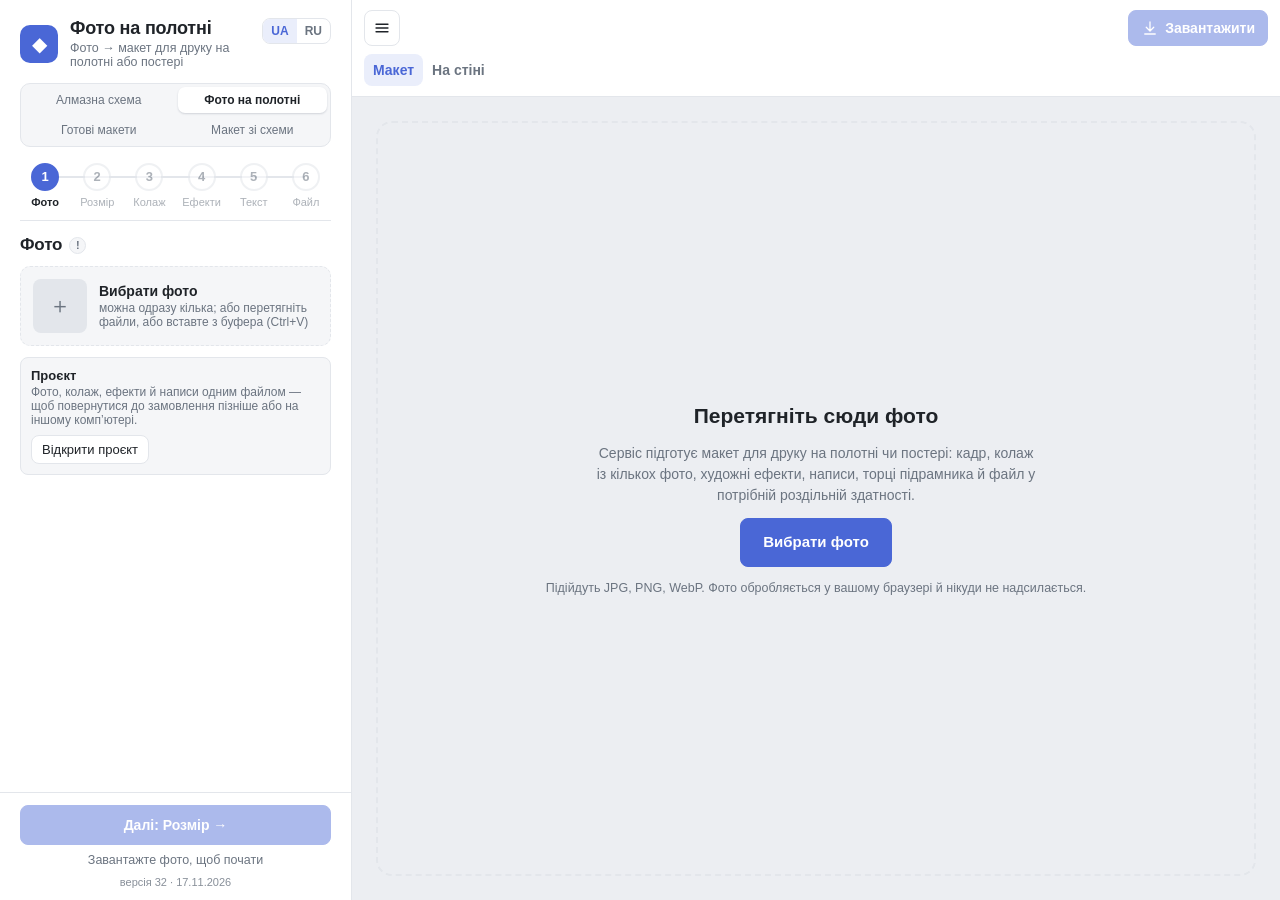
==== commit 665e02eb: "Версия 32: «Фото на холсте» — коллаж, художественные эффекты, надписи Шесть шагов: фото, размер, кол" ====
--- a/canvas.html
+++ b/canvas.html
@@ -11,7 +11,7 @@
   <link rel="manifest" href="manifest.webmanifest">
   <link rel="apple-touch-icon" href="icons/apple-touch-icon.png">
   <meta name="theme-color" content="#2f5bea">
-  <link rel="stylesheet" href="css/style.css?v=31">
+  <link rel="stylesheet" href="css/style.css?v=32">
 </head>
 <body class="poster">
   <svg class="sprite" aria-hidden="true">
@@ -46,31 +46,48 @@
       <a href="compose.html">Макет из схемы</a>
     </nav>
 
-    <nav class="stepper four" aria-label="Этапы работы">
+    <nav class="stepper six" aria-label="Этапы работы">
       <button type="button" data-go="1" aria-current="step"><span>1</span>Фото</button>
       <button type="button" data-go="2" disabled><span>2</span>Размер</button>
-      <button type="button" data-go="3" disabled><span>3</span>Обработка</button>
-      <button type="button" data-go="4" disabled><span>4</span>Файл</button>
+      <button type="button" data-go="3" disabled><span>3</span>Коллаж</button>
+      <button type="button" data-go="4" disabled><span>4</span>Эффекты</button>
+      <button type="button" data-go="5" disabled><span>5</span>Текст</button>
+      <button type="button" data-go="6" disabled><span>6</span>Файл</button>
     </nav>
 
     <div class="steps" id="steps">
       <section class="step" data-step="1">
-        <h2>Выберите фото</h2>
-        <p class="lead">Фото заказчика, из которого получится картина или постер.</p>
-        <input type="file" id="file" class="vh" accept="image/*" tabindex="-1" aria-hidden="true">
+        <h2>Фото</h2>
+        <p class="lead">Одно фото — картина, несколько — коллаж (до 20 фото). Порядок и раскладку можно поменять на шаге «Коллаж».</p>
+        <input type="file" id="file" class="vh" accept="image/*" multiple tabindex="-1" aria-hidden="true">
+        <input type="file" id="replaceFile" class="vh" accept="image/*" tabindex="-1" aria-hidden="true">
         <button type="button" class="drop" id="drop">
           <span class="drop-thumb" id="dropThumb" aria-hidden="true">＋</span>
           <span class="drop-text">
             <b id="dropTitle">Выбрать фото</b>
-            <small id="dropHint">или перетащите файл, или вставьте из буфера (Ctrl+V)</small>
+            <small id="dropHint">можно сразу несколько; или перетащите файлы, или вставьте из буфера (Ctrl+V)</small>
           </span>
         </button>
+        <div class="photo-list" id="photoList" hidden></div>
         <div class="image-tools" id="imageTools" hidden>
+          <p class="stats" id="photoSel"></p>
           <div class="row tight">
             <button type="button" class="icon" id="rotL" title="Повернуть влево" aria-label="Повернуть влево"><svg class="ic" aria-hidden="true"><use href="#i-rot-l"></use></svg></button>
             <button type="button" class="icon" id="rotR" title="Повернуть вправо" aria-label="Повернуть вправо"><svg class="ic" aria-hidden="true"><use href="#i-rot-r"></use></svg></button>
             <button type="button" class="icon" id="flipH" title="Отразить слева направо" aria-label="Отразить слева направо"><svg class="ic" aria-hidden="true"><use href="#i-flip-h"></use></svg></button>
             <button type="button" class="icon" id="flipV" title="Отразить сверху вниз" aria-label="Отразить сверху вниз"><svg class="ic" aria-hidden="true"><use href="#i-flip-v"></use></svg></button>
+            <button type="button" id="photoReplace" title="Поставить другое фото на это место">Заменить</button>
+            <button type="button" id="photoRemove" title="Убрать фото из работы">Убрать</button>
+          </div>
+        </div>
+        <div class="card">
+          <div class="card-info">
+            <b>Проект</b>
+            <small>Фото, коллаж, эффекты и надписи одним файлом — чтобы вернуться к заказу позже или на другом компьютере.</small>
+          </div>
+          <div class="card-actions">
+            <input type="file" id="projFile" class="vh" accept=".almaz,.json,application/json" tabindex="-1" aria-hidden="true">
+            <button type="button" id="projOpen">Открыть проект</button>
           </div>
         </div>
       </section>
@@ -106,10 +123,10 @@
           <button type="button" class="icon" id="swap" title="Повернуть холст" aria-label="Повернуть холст"><svg class="ic" aria-hidden="true"><use href="#i-swap"></use></svg></button>
           <label>Высота, см <input type="number" id="hCm" min="5" max="300" step="1" value="40"></label>
         </div>
-        <label>Приблизить фото <output id="zoomOut">100%</output>
+        <label><span id="zoomLabel">Приблизить фото</span> <output id="zoomOut">100%</output>
           <input type="range" id="zoom" min="100" max="400" value="100">
         </label>
-        <p class="hint">Двигайте фото мышью или пальцем прямо на макете, чтобы выбрать кадр. Масштаб — этим ползунком или колесом мыши с Ctrl.</p>
+        <p class="hint">Двигайте фото мышью или пальцем прямо на макете, чтобы выбрать кадр. Масштаб — этим ползунком или колесом мыши с Ctrl. В коллаже сначала нажмите на нужное фото.</p>
         <label>Торцы подрамника, см
           <input type="number" id="wrap" min="0" max="10" step="0.5" value="4">
         </label>
@@ -122,47 +139,158 @@
           </select>
         </label>
         <p class="hint">«Зеркало» сохраняет весь кадр на лицевой стороне. «Продолжение» загибает на торцы часть самого фото — важное у края окажется сбоку. «Один цвет» — ровная заливка.</p>
+        <p class="stats" id="wrapNote" hidden>Для коллажа и фото с полями «Продолжение фото» работает как зеркало.</p>
         <label class="inline" id="wrapColorRow" hidden>Цвет торцов <input type="color" id="wrapColor" value="#ffffff"></label>
       </section>
 
       <section class="step" data-step="3" hidden>
-        <h2>Обработка</h2>
-        <p class="lead">Свет, цвет и подпись. Этот шаг можно пропустить.</p>
-        <label>Яркость <output id="brightnessOut">0</output>
-          <input type="range" id="brightness" min="-50" max="50" value="0"></label>
-        <label>Контраст <output id="contrastOut">0</output>
-          <input type="range" id="contrast" min="-50" max="50" value="0"></label>
-        <label>Насыщенность <output id="saturationOut">0</output>
-          <input type="range" id="saturation" min="-100" max="100" value="0"></label>
-        <label>Тон
-          <select id="tone">
-            <option value="color">Цветная</option>
-            <option value="bw">Чёрно-белая</option>
-            <option value="sepia">Сепия</option>
-          </select>
-        </label>
-        <button type="button" class="link" id="resetAdjust">Сбросить обработку</button>
-        <details>
-          <summary>Подпись на картине</summary>
-          <label>Текст
-            <textarea id="caption" rows="2" maxlength="200" placeholder="Наша родина · літо 2026"></textarea>
+        <h2>Коллаж и поля</h2>
+        <p class="lead">Раскладка фото, промежутки между ними и поля по краю. Для одного фото поля — это рамка вокруг него, как паспарту.</p>
+        <div id="tplBox" hidden>
+          <span class="field-title">Раскладка</span>
+          <div class="tpl-list" id="tplList" role="group" aria-label="Раскладка"></div>
+          <div class="row tight">
+            <button type="button" id="cellPrev" title="Поменять выбранное фото местами с предыдущим">← Местами</button>
+            <span class="stats grow" id="cellInfo"></span>
+            <button type="button" id="cellNext" title="Поменять выбранное фото местами со следующим">Местами →</button>
+          </div>
+          <p class="hint">Нажмите на фото на макете, чтобы выбрать его: двигайте мышью, приближайте колесом с Ctrl. Кнопками «Местами» выбранное фото меняется с соседним.</p>
+        </div>
+        <label>Промежуток между фото, мм <output id="gapOut">10</output>
+          <input type="range" id="gap" min="0" max="60" step="1" value="10"></label>
+        <label>Поля по краю, мм <output id="marginOut">0</output>
+          <input type="range" id="margin" min="0" max="150" step="1" value="0"></label>
+        <label>Скругление углов фото, мм <output id="radiusOut">0</output>
+          <input type="range" id="radius" min="0" max="50" step="1" value="0"></label>
+        <label class="inline">Цвет фона, полей и промежутков <input type="color" id="bgColor" value="#ffffff"></label>
+        <p class="hint">Поля по краю считаются от сгиба: на торцы они уходят целиком, если выбрано «Зеркало». Промежуток 0 — фото встык.</p>
+      </section>
+
+      <section class="step" data-step="4" hidden>
+        <h2>Эффекты и цвет</h2>
+        <p class="lead">Художественный эффект и обработка ко всем фото сразу. Этот шаг можно пропустить.</p>
+        <span class="field-title">Художественный эффект</span>
+        <div class="fx-list" id="fxList" role="group" aria-label="Художественный эффект"></div>
+        <div id="fxControls" hidden>
+          <label id="fxSizeRow"><span id="fxSizeName">Размер мазка, мм</span> <output id="fxSizeOut">4</output>
+            <input type="range" id="fxSize" min="1" max="12" step="0.5" value="4"></label>
+          <label id="fxReliefRow"><span id="fxReliefName">Рельеф мазков</span> <output id="fxReliefOut">50</output>
+            <input type="range" id="fxRelief" min="0" max="100" value="50"></label>
+          <label>Сила эффекта, % <output id="fxAmountOut">100</output>
+            <input type="range" id="fxAmount" min="0" max="100" value="100"></label>
+          <p class="hint">Эффект считается заново после каждого изменения — на большом коллаже это занимает пару секунд. В файле для печати он рассчитывается в полном разрешении, поэтому сохранение дольше обычного.</p>
+        </div>
+        <details id="adjustBox" open>
+          <summary>Свет и цвет</summary>
+          <label class="check"><input type="checkbox" id="autoLevel"><span>Автокоррекция: выровнять свет и цвет каждого фото</span></label>
+          <label>Яркость <output id="brightnessOut">0</output>
+            <input type="range" id="brightness" min="-50" max="50" value="0"></label>
+          <label>Контраст <output id="contrastOut">0</output>
+            <input type="range" id="contrast" min="-50" max="50" value="0"></label>
+          <label>Насыщенность <output id="saturationOut">0</output>
+            <input type="range" id="saturation" min="-100" max="100" value="0"></label>
+          <label>Тепло <output id="warmthOut">0</output>
+            <input type="range" id="warmth" min="-50" max="50" value="0"></label>
+          <label>Резкость <output id="sharpOut">0</output>
+            <input type="range" id="sharp" min="0" max="100" value="0"></label>
+          <label>Виньетка (затемнение краёв) <output id="vignetteOut">0</output>
+            <input type="range" id="vignette" min="0" max="100" value="0"></label>
+          <label>Тон
+            <select id="tone">
+              <option value="color">Цветная</option>
+              <option value="bw">Чёрно-белая</option>
+              <option value="sepia">Сепия</option>
+              <option value="vintage">Винтаж</option>
+            </select>
           </label>
+          <button type="button" class="link" id="resetAdjust">Сбросить эффект и обработку</button>
+        </details>
+      </section>
+
+      <section class="step" data-step="5" hidden>
+        <h2>Текст</h2>
+        <p class="lead">Надписи поверх фото: имена, даты, пожелания. Надпись можно двигать мышью прямо на макете, стрелками на клавиатуре — точно.</p>
+        <ul class="text-list" id="textList"></ul>
+        <button type="button" id="textAdd">＋ Добавить надпись</button>
+        <div class="text-editor" id="textEditor" hidden>
+          <label>Текст <textarea id="tText" rows="2" maxlength="300" placeholder="Анна та Олег · 12.06.2026"></textarea></label>
+          <span class="field-title">Стиль</span>
+          <div class="preset-row" id="tPresets">
+            <button type="button" data-preset="white" class="pr-white">Белый с тенью</button>
+            <button type="button" data-preset="black" class="pr-black">Чёрный</button>
+            <button type="button" data-preset="gold" class="pr-gold">Золото</button>
+            <button type="button" data-preset="silver" class="pr-silver">Серебро</button>
+            <button type="button" data-preset="outline" class="pr-outline">С контуром</button>
+            <button type="button" data-preset="plate" class="pr-plate">На подложке</button>
+          </div>
+          <label>Шрифт <select id="tFont"></select></label>
+          <input type="file" id="tFontFile" class="vh" accept=".ttf,.otf,.woff,.woff2" tabindex="-1" aria-hidden="true">
+          <button type="button" class="link" id="tFontAdd">Добавить свой шрифт из файла (TTF, OTF, WOFF)</button>
+          <label>Размер букв, см <output id="tSizeOut">4</output>
+            <input type="range" id="tSize" min="0.5" max="30" step="0.1" value="4"></label>
+          <div class="row tight">
+            <button type="button" class="toggle sq" id="tBold" aria-pressed="false" title="Жирный"><b>Ж</b></button>
+            <button type="button" class="toggle sq" id="tItalic" aria-pressed="false" title="Курсив"><i>К</i></button>
+            <div class="seg grow" role="group" aria-label="Выравнивание строк">
+              <label><input type="radio" name="tAlign" value="left"><span>Слева</span></label>
+              <label><input type="radio" name="tAlign" value="center" checked><span>По центру</span></label>
+              <label><input type="radio" name="tAlign" value="right"><span>Справа</span></label>
+            </div>
+          </div>
           <div class="row">
-            <label>Место
-              <select id="captionPos">
-                <option value="bottom">Внизу</option>
-                <option value="top">Вверху</option>
-                <option value="center">По центру</option>
+            <label>Заливка
+              <select id="tFill">
+                <option value="color">Цвет</option>
+                <option value="gold">Золото</option>
+                <option value="silver">Серебро</option>
+                <option value="rose">Розовое золото</option>
               </select>
             </label>
-            <label class="inline">Цвет <input type="color" id="captionColor" value="#ffffff"></label>
-          </div>
-          <label>Размер подписи <output id="captionSizeOut">6</output>
-            <input type="range" id="captionSize" min="2" max="16" value="6"></label>
-        </details>
-      </section>
-
-      <section class="step" data-step="4" hidden>
+            <label class="inline" id="tColorRow">Цвет <input type="color" id="tColor" value="#ffffff"></label>
+          </div>
+          <label>Непрозрачность, % <output id="tOpacityOut">100</output>
+            <input type="range" id="tOpacity" min="10" max="100" value="100"></label>
+          <details>
+            <summary>Тень</summary>
+            <div class="row tight"><label class="check grow"><input type="checkbox" id="tShadow"><span>Тень под буквами</span></label><input type="color" id="tShadowColor" value="#000000" title="Цвет тени"></div>
+            <label>Плотность, % <output id="tShadowAlphaOut">60</output><input type="range" id="tShadowAlpha" min="5" max="100" value="60"></label>
+            <label>Размытие, мм <output id="tShadowBlurOut">1.5</output><input type="range" id="tShadowBlur" min="0" max="15" step="0.1" value="1.5"></label>
+            <label>Сдвиг вправо, мм <output id="tShadowDxOut">0.5</output><input type="range" id="tShadowDx" min="-10" max="10" step="0.1" value="0.5"></label>
+            <label>Сдвиг вниз, мм <output id="tShadowDyOut">0.7</output><input type="range" id="tShadowDy" min="-10" max="10" step="0.1" value="0.7"></label>
+          </details>
+          <details>
+            <summary>Контур</summary>
+            <div class="row tight"><label class="check grow"><input type="checkbox" id="tOutline"><span>Контур вокруг букв</span></label><input type="color" id="tOutlineColor" value="#000000" title="Цвет контура"></div>
+            <label>Толщина, мм <output id="tOutlineWidthOut">0.6</output><input type="range" id="tOutlineWidth" min="0.1" max="5" step="0.1" value="0.6"></label>
+          </details>
+          <details>
+            <summary>Подложка</summary>
+            <div class="row tight"><label class="check grow"><input type="checkbox" id="tPlate"><span>Плашка под текстом</span></label><input type="color" id="tPlateColor" value="#ffffff" title="Цвет плашки"></div>
+            <label>Плотность, % <output id="tPlateAlphaOut">80</output><input type="range" id="tPlateAlpha" min="5" max="100" value="80"></label>
+            <label>Отступ, мм <output id="tPlatePadOut">6</output><input type="range" id="tPlatePad" min="0" max="40" step="0.5" value="6"></label>
+            <label>Скругление, мм <output id="tPlateRadiusOut">3</output><input type="range" id="tPlateRadius" min="0" max="40" step="0.5" value="3"></label>
+          </details>
+          <details>
+            <summary>Расположение и интервалы</summary>
+            <div class="row tight wrap">
+              <button type="button" id="tCenterX">По центру</button>
+              <button type="button" id="tTop">Вверху</button>
+              <button type="button" id="tMiddle">Посередине</button>
+              <button type="button" id="tBottom">Внизу</button>
+            </div>
+            <label>Поворот, ° <output id="tRotOut">0</output><input type="range" id="tRot" min="-180" max="180" value="0"></label>
+            <label>Между буквами, % <output id="tSpacingOut">0</output><input type="range" id="tSpacing" min="-10" max="60" value="0"></label>
+            <label>Между строками <output id="tLineHOut">1.15</output><input type="range" id="tLineH" min="0.7" max="2.5" step="0.05" value="1.15"></label>
+          </details>
+          <p class="quality warn" id="tWarn" hidden></p>
+          <div class="row tight">
+            <button type="button" id="tDup">Копия надписи</button>
+            <button type="button" class="link danger" id="tDel">Удалить надпись</button>
+          </div>
+        </div>
+      </section>
+
+      <section class="step" data-step="6" hidden>
         <h2>Файл для печати</h2>
         <p class="lead">Готовый макет одним файлом, с торцами и в нужном разрешении.</p>
         <label>Номер заказа или название
@@ -177,6 +305,22 @@
         </label>
         <p class="hint">CMYK — как в файлах для типографии (мелованная бумага, FOGRA39). RGB берут, если печатник просит обычный JPEG.</p>
         <p class="stats" id="fileInfo"></p>
+        <ul class="checks" id="checks"></ul>
+        <div class="card">
+          <div class="card-info">
+            <b>Превью для заказчика</b>
+            <small>Картина на стене рядом с человеком — небольшой JPG, чтобы согласовать заказ в мессенджере.</small>
+          </div>
+          <label class="check"><input type="checkbox" id="watermark" checked><span>Надпись «ОБРАЗЕЦ» поверх картины</span></label>
+          <div class="card-actions"><button type="button" id="previewSave">Скачать превью</button></div>
+        </div>
+        <div class="card">
+          <div class="card-info">
+            <b>Проект</b>
+            <small>Сохраните, чтобы потом поправить заказ: фото, коллаж, эффекты и надписи.</small>
+          </div>
+          <div class="card-actions"><button type="button" id="projSave">Сохранить проект</button></div>
+        </div>
       </section>
     </div>
 
@@ -200,13 +344,14 @@
         <button role="tab" data-tab="wall" aria-selected="false">На стене</button>
       </div>
       <div class="tools">
+        <span class="busy-note" id="fxBusy" hidden>Рисую эффект…</span>
         <button type="button" class="toggle" id="saveTop" aria-pressed="true" disabled title="Скачать файл для печати"><svg class="ic" aria-hidden="true"><use href="#i-download"></use></svg><span>Скачать</span></button>
       </div>
     </nav>
     <div class="stage" id="stage">
       <div class="empty" id="empty">
         <h3>Перетащите сюда фото</h3>
-        <p>Сервис подготовит макет для печати на холсте или постере: кадр, торцы подрамника и файл в нужном разрешении.</p>
+        <p>Сервис подготовит макет для печати на холсте или постере: кадр, коллаж из нескольких фото, художественные эффекты, надписи, торцы подрамника и файл в нужном разрешении.</p>
         <button type="button" class="primary" id="emptyPick">Выбрать фото</button>
         <small>Подойдут JPG, PNG, WebP. Фото обрабатывается в вашем браузере и никуда не отправляется.</small>
       </div>
@@ -216,10 +361,13 @@
 
   <div class="tip" id="tip" role="tooltip" hidden></div>
 
-  <script src="js/i18n.js?v=31"></script>
-  <script src="js/files.js?v=31"></script>
-  <script src="js/engine.js?v=31"></script>
-  <script src="js/canvas-app.js?v=31"></script>
-  <script src="js/pwa.js?v=31"></script>
+  <script src="js/i18n.js?v=32"></script>
+  <script src="js/files.js?v=32"></script>
+  <script src="js/engine.js?v=32"></script>
+  <script src="js/canvas-collage.js?v=32"></script>
+  <script src="js/canvas-text.js?v=32"></script>
+  <script src="js/canvas-fx.js?v=32"></script>
+  <script src="js/canvas-app.js?v=32"></script>
+  <script src="js/pwa.js?v=32"></script>
 </body>
 </html>
--- a/css/style.css
+++ b/css/style.css
@@ -485,3 +485,49 @@
   .chip { padding: 7px 11px; }
   .stepper button span { width: 30px; height: 30px; }
 }
+
+/* ---------- «Фото на холсте»: коллаж, эффекты, надписи ---------- */
+.stepper.six { grid-template-columns: repeat(6, 1fr); }
+.stepper.six::before { left: 8.3%; right: 8.3%; }
+.stepper.six button { font-size: 11px; }
+.grow { flex: 1; min-width: 0; }
+.row.wrap { flex-wrap: wrap; }
+.field-title { font-size: 13px; color: var(--muted); }
+.photo-list { display: grid; grid-template-columns: repeat(4, 1fr); gap: 6px; }
+.photo-tile { position: relative; aspect-ratio: 1; border: 2px solid transparent; border-radius: 8px; padding: 0; overflow: hidden; background: var(--field) center / cover no-repeat; cursor: pointer; }
+.photo-tile[aria-pressed="true"] { border-color: var(--accent); box-shadow: 0 0 0 1px var(--accent); }
+.photo-tile .num { position: absolute; left: 3px; top: 3px; min-width: 18px; height: 18px; border-radius: 9px; background: rgba(0, 0, 0, 0.62); color: #fff; font-size: 11px; line-height: 18px; text-align: center; padding: 0 4px; }
+.photo-tile.add { display: grid; place-items: center; font-size: 22px; color: var(--muted); border: 1px dashed var(--line); background: none; }
+.tpl-list { display: grid; grid-template-columns: repeat(4, 1fr); gap: 6px; }
+.tpl-item { padding: 5px; display: grid; place-items: center; border-radius: 8px; min-height: 52px; }
+.tpl-item canvas { max-width: 100%; max-height: 46px; display: block; border-radius: 2px; box-shadow: 0 0 0 1px var(--line); }
+.tpl-item[aria-pressed="true"] { border-color: var(--accent); background: var(--accent-soft); box-shadow: 0 0 0 1px var(--accent); }
+.fx-list { display: grid; grid-template-columns: repeat(3, 1fr); gap: 6px; }
+.fx-item { padding: 4px 4px 6px; display: flex; flex-direction: column; align-items: center; gap: 4px; font-size: 12px; line-height: 1.2; border-radius: 8px; text-align: center; }
+.fx-item .fx-thumb { width: 100%; aspect-ratio: 4 / 3; border-radius: 5px; background: var(--field) center / cover no-repeat; }
+.fx-item[aria-pressed="true"] { border-color: var(--accent); background: var(--accent-soft); box-shadow: 0 0 0 1px var(--accent); font-weight: 600; }
+.text-list { list-style: none; margin: 0; padding: 0; display: flex; flex-direction: column; gap: 4px; }
+.text-list button { width: 100%; text-align: left; display: flex; gap: 8px; align-items: center; padding: 7px 9px; }
+.text-list button span { flex: 1; min-width: 0; overflow: hidden; text-overflow: ellipsis; white-space: nowrap; }
+.text-list button small { color: var(--muted); flex: none; }
+.text-list button[aria-pressed="true"] { border-color: var(--accent); background: var(--accent-soft); }
+.text-editor { display: flex; flex-direction: column; gap: 10px; border-top: 1px solid var(--line); padding-top: 10px; }
+.preset-row { display: grid; grid-template-columns: repeat(3, 1fr); gap: 5px; }
+.preset-row button { font-size: 12px; padding: 7px 4px; font-weight: 600; }
+.preset-row .pr-white { background: #6d7a8c; color: #fff; text-shadow: 0 1px 2px rgba(0, 0, 0, 0.7); }
+.preset-row .pr-black { background: #f2f2f2; color: #111; }
+.preset-row .pr-gold { background: linear-gradient(#7a5a12, #e8c766 35%, #fff2bf 50%, #c99a2e 70%, #8f6a17); color: #3a2a05; }
+.preset-row .pr-silver { background: linear-gradient(#6c6c6c, #d9d9d9 35%, #fff 50%, #a6a6a6 70%, #707070); color: #222; }
+.preset-row .pr-outline { background: #6d7a8c; color: #fff; text-shadow: 1px 0 #000, -1px 0 #000, 0 1px #000, 0 -1px #000, 1px 1px #000, -1px -1px #000, 1px -1px #000, -1px 1px #000; }
+.preset-row .pr-plate { background: #6d7a8c; color: #1d1d1d; box-shadow: inset 0 0 0 6px #6d7a8c, inset 0 0 0 40px rgba(255, 255, 255, 0.82); }
+button.toggle.sq { width: 36px; height: 36px; padding: 0; flex: none; }
+.link.danger { color: var(--danger); }
+.busy-note { font-size: 12.5px; color: var(--muted); white-space: nowrap; }
+.busy-note::before { content: ""; display: inline-block; width: 10px; height: 10px; margin-right: 6px; border-radius: 50%; border: 2px solid var(--accent); border-right-color: transparent; vertical-align: -1px; animation: spin 0.8s linear infinite; }
+@keyframes spin { to { transform: rotate(360deg); } }
+.checks { list-style: none; margin: 0; padding: 0; display: flex; flex-direction: column; gap: 4px; font-size: 12.5px; }
+.checks li { padding: 6px 9px; border-radius: 7px; background: var(--field); border: 1px solid var(--line); }
+.checks li.ok { color: var(--ok); }
+.checks li.warn { border-color: #d9a520; }
+.checks li.bad { color: var(--danger); border-color: var(--danger); }
+@media (max-width: 520px) { .photo-list, .tpl-list { grid-template-columns: repeat(3, 1fr); } }
